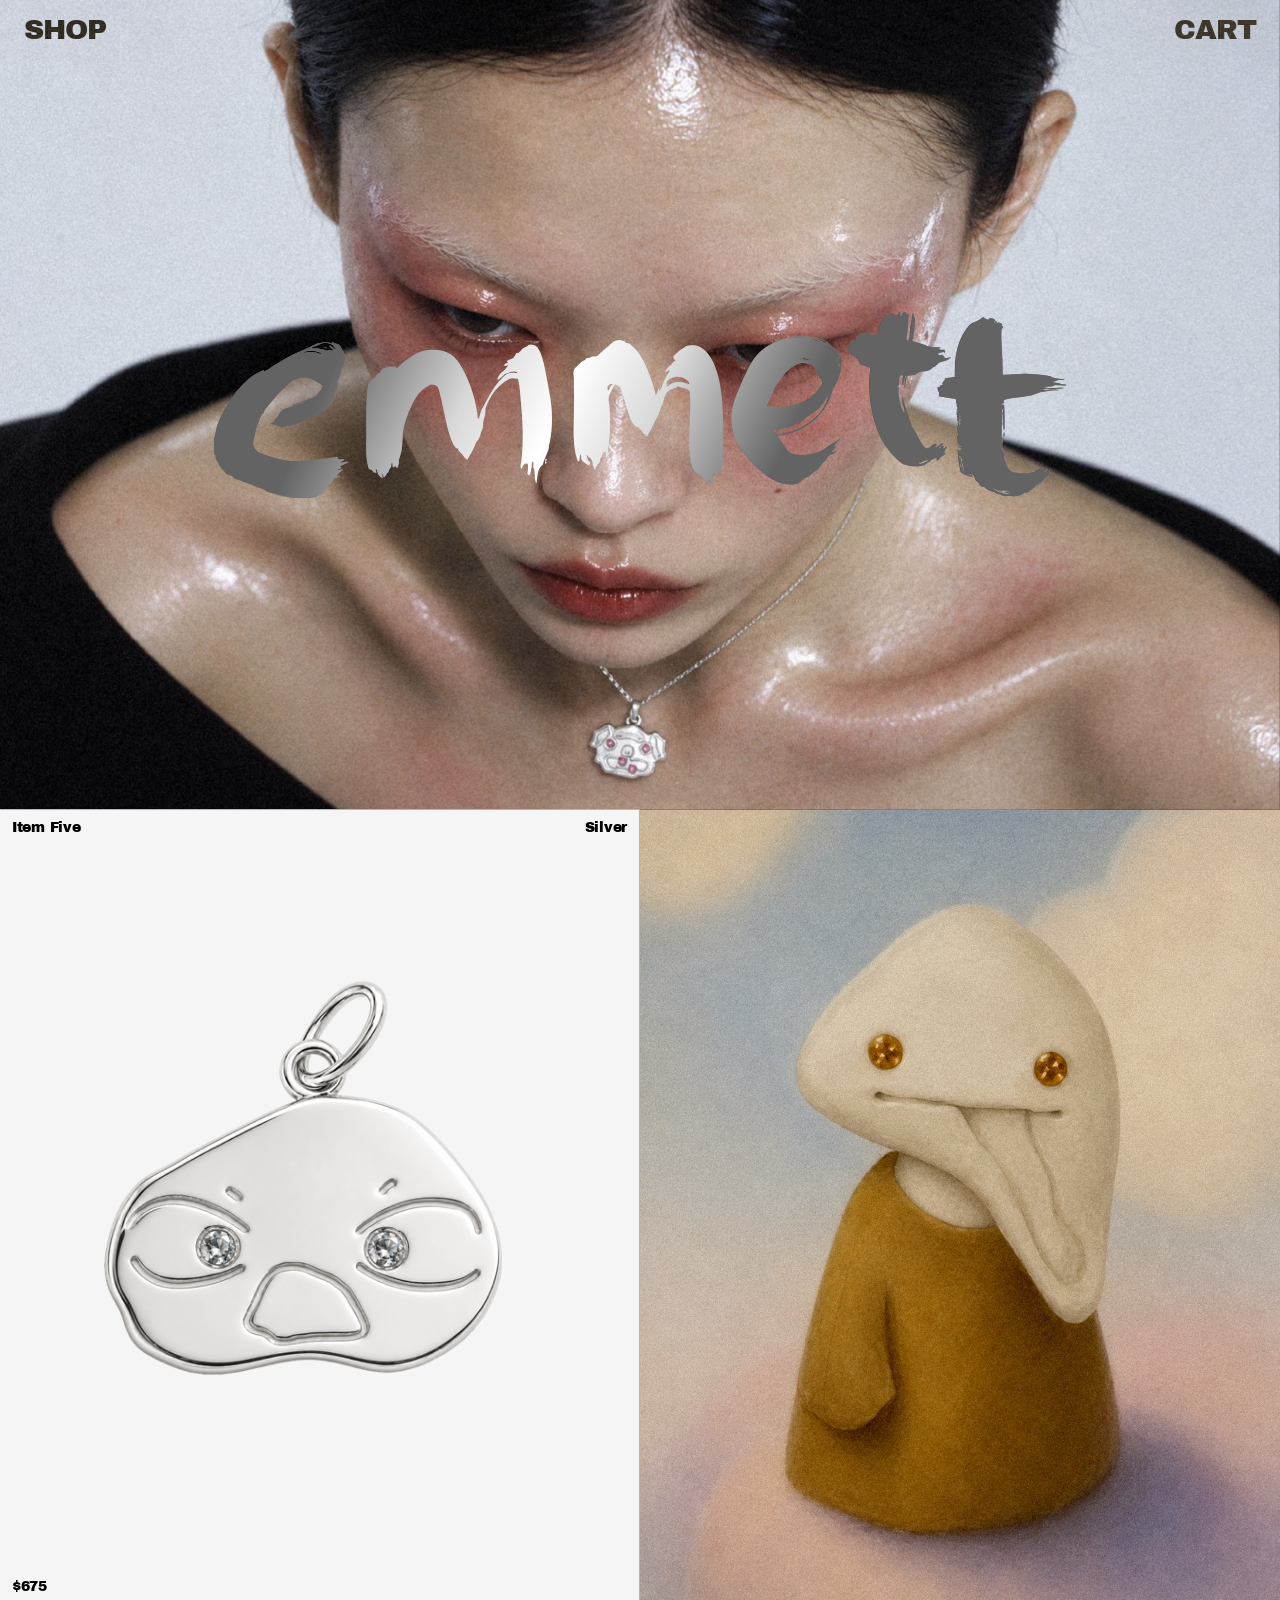
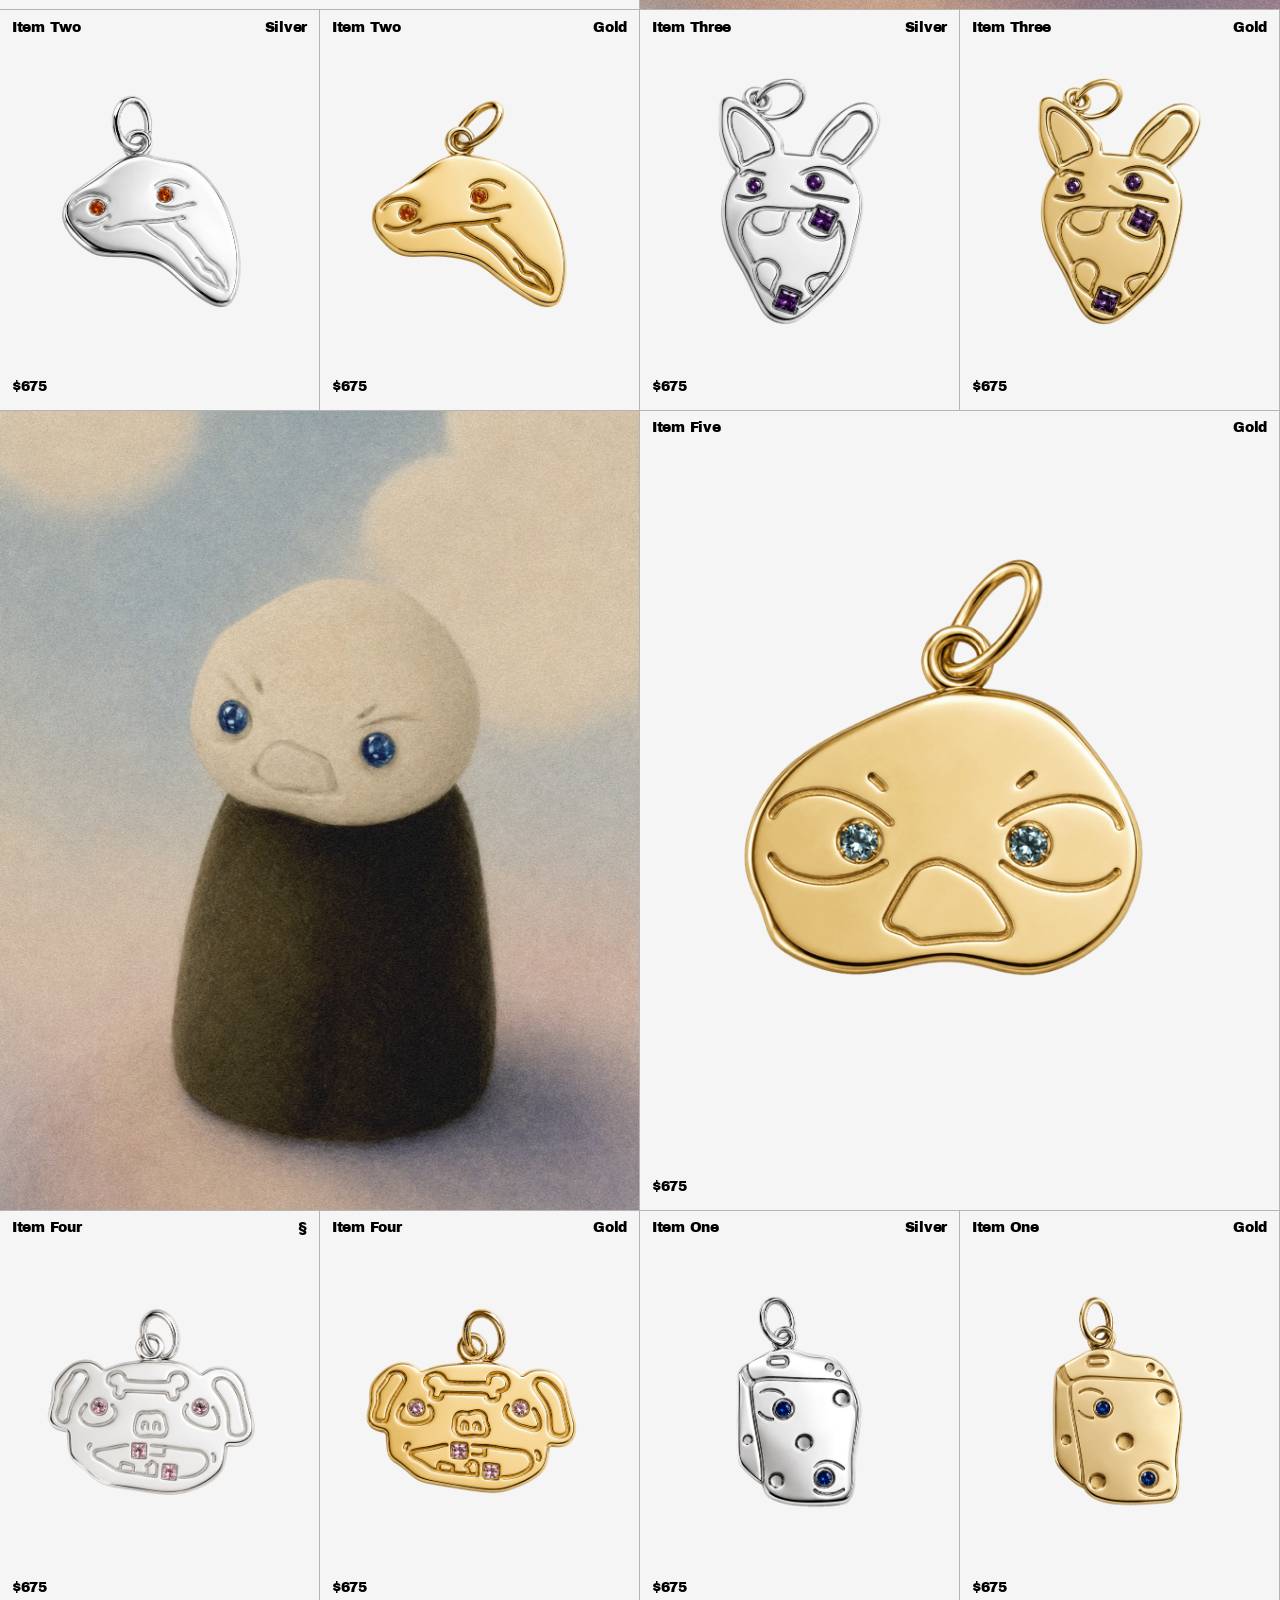
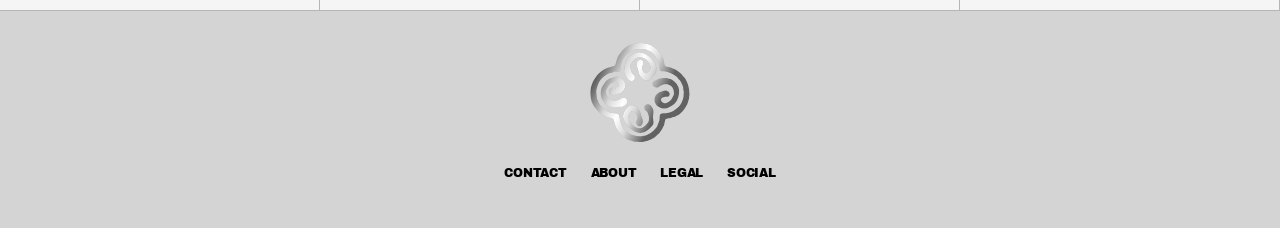
==== index.html @ 9c4328b1 "Clean up design tokens, finish-specific hover images, PDP layout tweaks Audited tokens.json's primit" ====
<!doctype html>
<html lang="en" data-theme="neutral">
<head>
<meta charset="utf-8">
<meta name="viewport" content="width=device-width, initial-scale=1">
<title>Emmett</title>
<link rel="icon" href="assets/svg/favicon.svg" type="image/svg+xml">
<link rel="preconnect" href="https://fonts.googleapis.com">
<link rel="preconnect" href="https://fonts.gstatic.com" crossorigin>
<link href="https://fonts.googleapis.com/css2?family=Archivo:wght@400;500&family=Archivo+Black&display=swap" rel="stylesheet">
<link rel="stylesheet" href="styles.css">
<link rel="stylesheet" href="theme-neutral.css">
<script src="nav-scroll.js" defer></script>
</head>
<body>

<header class="site-header" data-reveal-zone="400">
  <a href="plp.html" class="nav-link">Shop</a>
  <a href="#" class="nav-link" id="cartLink">Cart</a>
</header>

<!-- --nav-logo-fill overridden locally to a mid-gray: the neutral theme
     sets --color-accent-logo (and so --nav-logo-fill) to pure black, but
     the chrome shimmer below is a mix-blend-mode:overlay effect — overlay
     blended onto a black backdrop stays black, so the shimmer needs a
     lighter base to actually show. Same gray used in the components.html
     chrome draft. -->
<a href="index.html" class="hero-logo" id="heroLogo" aria-label="Emmett home" style="--nav-logo-fill:#9a9a9a;">
  <span class="hero-logo-svg" id="siteLogo"></span>
  <span class="liquid-metal liquid-metal--logo liquid-metal--chrome" aria-hidden="true"><span class="liquid-metal-spin"></span></span>
</a>

<section class="hero">
  <img class="hero-image is-active" src="assets/Emmett_Group_Splash-web.jpg" alt="Two silver pendant necklaces on a wet, icy surface.">
  <img class="hero-image" src="assets/Emmet%20hero.jpeg" alt="Close-up beauty portrait of a model wearing an Emmett pendant necklace.">
</section>

<main class="shop">
  <div class="product-grid" id="productGrid"></div>
</main>

<footer class="site-footer">
  <div class="footer-mark" aria-hidden="true">
    <span class="footer-mark-svg" id="footerMark"></span>
    <span class="liquid-metal liquid-metal--symbol liquid-metal--chrome" aria-hidden="true"><span class="liquid-metal-spin"></span></span>
  </div>
  <div class="footer-links">
    <a href="#" class="footer-link">Contact</a>
    <a href="#" class="footer-link">About</a>
    <a href="#" class="footer-link">Legal</a>
    <a href="#" class="footer-link">Social</a>
  </div>
</footer>

<div class="cart-overlay" id="cartOverlay"></div>
<aside class="cart-drawer" id="cartDrawer">
  <div class="cart-drawer-head">
    <span class="cart-title">Cart</span>
    <button class="cart-close" id="cartClose" aria-label="Close"><svg viewBox="0 0 16 16" aria-hidden="true"><path d="M1 1L15 15M15 1L1 15"/></svg></button>
  </div>
  <p class="cart-empty" id="cartEmpty">Your cart is empty.</p>
  <div class="cart-items" id="cartItems" style="display:none"></div>
  <div class="cart-summary" id="cartSummary" style="display:none">
    <span>Subtotal</span>
    <span id="cartSubtotal"></span>
  </div>
  <button type="button" class="cart-checkout-btn" id="cartCheckoutBtn" style="display:none">Checkout</button>
  <p class="cart-note">Demo storefront — checkout is not connected to any payment or order system.</p>
</aside>

<script src="products.js"></script>
<script src="cart-neutral.js"></script>
<script>
  // 2 spread (2-col) + 4 grid (4-col) + 2 spread (2-col) + 4 grid (4-col).
  const SECTIONS = [
    {
      type: "spread",
      cards: [
        { name: "Item Five", finish: "Silver", image: "assets/item-five-silver.png" },
        { name: "Item one", finish: "Silver", image: "assets/Tounge.jpg", lifestyle: true },
      ],
    },
    {
      type: "grid",
      cards: [
        { name: "Item Two", finish: "Silver", image: "assets/item-two-silver.png" },
        { name: "Item Two", finish: "Gold", image: "assets/item-two-gold.png" },
        { name: "Item Three", finish: "Silver", image: "assets/item-three-silver.png" },
        { name: "Item Three", finish: "Gold", image: "assets/item-three-gold.png" },
      ],
    },
    {
      type: "spread",
      cards: [
        { name: "Item one", finish: "Silver", image: "assets/character-art.jpg", lifestyle: true },
        { name: "Item Five", finish: "Gold", image: "assets/item-five-gold.png" },
      ],
    },
    {
      type: "grid",
      cards: [
        { name: "Item Four", finish: "§", image: "assets/item-four-silver.png" },
        { name: "Item Four", finish: "Gold", image: "assets/item-four-gold.png" },
        { name: "Item One", finish: "Silver", image: "assets/item-one-silver.png" },
        { name: "Item One", finish: "Gold", image: "assets/item-one-gold.png" },
      ],
    },
  ];

  function cardHTML(card, isSpread) {
    const item = card.name.replace(/^Item /i, "").toLowerCase();
    const finish = card.finish.toLowerCase() === "gold" ? "gold" : "silver";
    const href = `pdp.html?item=${item}&finish=${finish}`;
    const classes = ["product-card", isSpread && "span-2", card.lifestyle && "product-card--lifestyle"]
      .filter(Boolean)
      .join(" ");
    return `
      <a href="${href}" class="${classes}">
        <div class="card-media">
          <img src="${card.image}" alt="${card.name}, ${card.finish} finish">
          ${card.lifestyle ? "" : `<span class="card-media-hover-wrap"><img class="card-media-hover" src="assets/${finish === "gold" ? "Gold_dice" : "Silver_Tounge"}.jpg" alt="" aria-hidden="true"></span>`}
        </div>
        ${card.lifestyle ? "" : '<span class="card-shimmer" aria-hidden="true"></span>'}
        <div class="card-row card-row--top">
          <p class="card-name">${card.name}</p>
          <p class="card-finish">${card.finish}</p>
        </div>
        <div class="card-row card-row--bottom">
          <p class="card-price">$675</p>
        </div>
      </a>
    `;
  }

  // Inline the real brand SVGs so their internal fill (a CSS var referencing the
  // design tokens) resolves against this document's :root — an <img src="*.svg">
  // would render as an opaque image and couldn't see our custom properties.
  fetch("assets/svg/logo.svg").then((r) => r.text()).then((svg) => {
    document.getElementById("siteLogo").innerHTML = svg;
  });
  fetch("assets/svg/symbol.svg").then((r) => r.text()).then((svg) => {
    document.getElementById("footerMark").innerHTML = svg;
  });

  // Hero logo scroll animation: starts big (50vw, centered over the hero)
  // and shrinks/moves to the navbar's exact size/position over SCROLL_RANGE
  // px of scroll, then "sticks" there — the position:fixed element just
  // stops changing once progress clamps to 1, so nothing extra is needed
  // to hold it in place for the rest of the scroll. Unlike index.html, this
  // page does NOT also fade --nav-logo-fill on scroll — the grey-to-pink
  // fade doesn't fit a neutral theme, and would fight the static gray this
  // page sets so the chrome shimmer stays visible (see the inline style on
  // #heroLogo above).
  const heroLogo = document.getElementById("heroLogo");
  const SCROLL_RANGE = 400; // keep in sync with .site-header's data-reveal-zone above (nav-scroll.js) — that's a static HTML attribute rather than set from here, since nav-scroll.js runs as a deferred script and can execute before this inline one sets any value.

  function smallLogoWidth() {
    return window.matchMedia("(max-width: 768px)").matches ? 120 : 190;
  }

  // Mobile's start state now matches desktop's — columns 3–10 of 12,
  // vertically centered on the hero frame — just measured against
  // mobile's own hero height (75vh) instead of desktop's (90vh). Note:
  // .hero-logo's CSS applies translate(-50%, -50%), so the "top" value
  // this function computes is always the element's vertical CENTER, not
  // its top edge — half the hero's own height is that center, since the
  // hero starts at y:0.
  function updateHeroLogo() {
    const progress = Math.min(1, Math.max(0, window.scrollY / SCROLL_RANGE));
    const isMobile = window.matchMedia("(max-width: 768px)").matches;
    const heroHeightFraction = isMobile ? 0.75 : 0.9; // matches .hero's own height at each breakpoint
    const bigWidth = window.innerWidth * (8 / 12); // columns 3–10 of 12
    const bigTop = window.innerHeight * heroHeightFraction * 0.5;
    const smallWidth = smallLogoWidth();
    const smallTop = 30; // vertically centered in the 60px header

    heroLogo.style.width = `${bigWidth + (smallWidth - bigWidth) * progress}px`;
    heroLogo.style.top = `${bigTop + (smallTop - bigTop) * progress}px`;
  }

  window.addEventListener("scroll", updateHeroLogo, { passive: true });
  window.addEventListener("resize", updateHeroLogo);
  updateHeroLogo();

  // Hero image scale: the png grows from 100% to HERO_SCALE_MAX over its
  // own HERO_SCALE_RANGE, decoupled from the logo animation's SCROLL_RANGE
  // above (was tied to it, reaching full zoom in step with the logo) —
  // now longer, so the zoom progresses more slowly per pixel scrolled and
  // reaches full size later than the logo settles. .hero's overflow:hidden
  // clips the excess as it grows, no extra headroom/sizing tricks needed
  // the way the old translate-based parallax this replaces did.
  const heroImages = document.querySelectorAll(".hero img"); // was a single querySelector — now two images (the crossfade carousel below), both zoom together
  const HERO_SCALE_MAX = 1.5;
  const HERO_SCALE_RANGE = 800; // was tied to SCROLL_RANGE (400) — doubled to slow the zoom down

  function updateHeroScale() {
    const progress = Math.min(1, Math.max(0, window.scrollY / HERO_SCALE_RANGE));
    const scale = 1 + (HERO_SCALE_MAX - 1) * progress;
    heroImages.forEach((img) => {
      img.style.transform = `scale(${scale})`;
    });
  }

  window.addEventListener("scroll", updateHeroScale, { passive: true });
  window.addEventListener("resize", updateHeroScale);
  updateHeroScale();

  // Hero carousel: crosses over to the next image every 3000ms — the fade
  // itself is a plain CSS opacity transition (.hero img, 1s) triggered by
  // toggling .is-active, not a JS-driven animation, so this interval only
  // needs to swap which image has the class.
  let heroIndex = 0;
  setInterval(() => {
    heroImages[heroIndex].classList.remove("is-active");
    heroIndex = (heroIndex + 1) % heroImages.length;
    heroImages[heroIndex].classList.add("is-active");
  }, 3000);

  const grid = document.getElementById("productGrid");
  grid.innerHTML = SECTIONS.map((section) => {
    const isSpread = section.type === "spread";
    return section.cards.map((c) => cardHTML(c, isSpread)).join("");
  }).join("");
</script>
</body>
</html>
---- styles.css ----
/* Emmett — Home page. Desktop breakpoint only.
   All visual values come from tokens.css (generated from tokens.json / Figma variables).
   Do not hardcode colors, type, spacing, or radii here — reference a var(--token) instead. */

@import url("tokens.css");

/* Hand-authored, not a Figma/tokens.json value — a layout constant so
   .site-header's own height and any page that needs to clear it (it's
   position:fixed) stay in sync from one source instead of two hardcoded
   60px values drifting apart. */
:root {
  --header-height: 60px;
}

* { box-sizing: border-box; }

html, body {
  margin: 0;
  padding: 0;
  width: 100%;
}

body {
  background: var(--color-surface-page);
  font-family: var(--font-family-text), sans-serif;
  -webkit-font-smoothing: antialiased;
}

img { display: block; max-width: 100%; }

a { color: inherit; text-decoration: none; }

/* ---------- Header (overlaid on hero, transparent) ---------- */

.site-header {
  position: fixed;
  top: 0;
  left: 0;
  right: 0;
  z-index: 20;
  display: flex;
  align-items: center;
  justify-content: space-between;
  padding: var(--space-200) var(--space-500);
  min-height: var(--header-height);
}

.nav-link {
  font-family: var(--nav-font-family), sans-serif;
  font-size: var(--nav-font-size);
  letter-spacing: var(--nav-tracking);
  color: var(--nav-text-color);
  text-transform: uppercase;
  background: none;
  border: none;
  line-height: 1;
  transition: opacity 0.25s ease, transform 0.25s ease;
}

/* Logo stays fixed and always visible; only Shop/Cart hide on scroll-down
   and reappear on scroll-up (toggled via nav-scroll.js). */
.site-header.nav-links-hidden .nav-link {
  opacity: 0;
  transform: translateY(-8px);
  pointer-events: none;
}

.site-logo {
  position: absolute;
  left: 50%;
  top: 50%;
  transform: translate(-50%, -50%);
  display: block;
  width: 190px;
}

.site-logo svg {
  display: block;
  width: 100%;
  height: auto;
}

/* Regular index only — the logo starts large, centered over columns 4–9 of
   the hero (50vw), and index.html's own script animates it down to the
   navbar's exact size/position as the page scrolls, then leaves it there
   ("sticks") since position:fixed + clamped JS values naturally stop
   changing once the scroll animation completes. Replaces .site-logo for
   this page only — other pages keep the plain static nav logo. Width/top
   below are just sane pre-JS defaults matching the resting (scroll:0)
   state; the script overwrites them on load and on every scroll/resize. */
.hero-logo {
  position: fixed;
  left: 50%;
  top: 45vh;
  transform: translate(-50%, -50%);
  width: 50vw;
  z-index: 21;
  display: block; /* was a <div>, now an <a> linking back to Index — block keeps its fixed-position sizing/layout identical */
}

.hero-logo-svg {
  display: block;
  width: 100%;
  height: auto;
}

.hero-logo-svg svg {
  display: block;
  width: 100%;
  height: auto;
}

/* ---------- Hero ---------- */

.hero {
  position: relative;
  width: 100%;
  height: 90vh; /* was aspect-ratio-based (1599/997, matching the source image exactly) — 90vh instead so the next section peeks in below the fold as a scroll cue */
  background: var(--color-surface-inverse);
  overflow: hidden;
}

.hero img {
  position: absolute;
  inset: 0;
  width: 100%;
  height: 100%;
  object-fit: cover;
  transform-origin: center center; /* scroll-driven scale-up (index.html's updateHeroScale) grows from the center; .hero's overflow:hidden clips the excess */
  will-change: transform, opacity;
  opacity: 0;
  transition: opacity 1s ease; /* the crossfade itself — index.html's carousel toggles .is-active every 3000ms, this is what makes that a smooth fade instead of a hard cut */
}

.hero img.is-active {
  opacity: 1;
}

/* ---------- Shop grid ---------- */

.shop {
  width: 100%;
}

/* PLP only — .site-header is position:fixed (always overlaying page
   content — see its own rule above). index.html's .shop sits below the
   hero, which already clears the header on its own, but plp.html's grid is
   the first thing on the page with no such buffer, so it needs real top
   padding to clear the header itself — tied to --header-height (same var
   .site-header's own min-height uses) rather than a hardcoded 60px, so the
   two can't drift out of sync. */
.shop--plp {
  padding-top: calc(var(--header-height) + var(--space-500));
}

.product-grid {
  display: grid;
  grid-template-columns: repeat(4, 1fr);
  width: 100%;
}

.product-card {
  position: relative;
  display: flex;
  flex-direction: column;
  justify-content: space-between;
  aspect-ratio: 4 / 5;
  background: var(--card-bg);
  border: var(--card-border-width) solid var(--card-border-color);
  box-sizing: border-box;
  overflow: hidden;
  margin-left: calc(var(--card-border-width) * -1);
  margin-top: calc(var(--card-border-width) * -1);
}

.product-card.span-2 {
  grid-column: span 2;
}

/* PLP mosaic (Figma node 95:146) — a 2x2 "feature" cell for the two
   larger Item Five cards. Doubling both axes keeps the 4:5 aspect-ratio
   unchanged, so plain CSS Grid auto-placement (sparse, the default) lays
   the whole mosaic out correctly on its own from DOM order alone — no
   explicit grid-line coordinates needed, same as .span-2 above. */
.product-card--feature {
  grid-column: span 2;
  grid-row: span 2;
}

/* Lifestyle variant — editorial/lifestyle photography instead of a plain
   product pack shot. No border (the photo runs to the card edge); name/
   finish/price/button stay hidden always, not just until hover — these
   cards are pure image tiles, click-through to the PDP for details. */
.product-card--lifestyle {
  border: none;
  margin-left: 0;
  margin-top: 0;
}

.product-card--lifestyle .card-row {
  opacity: 0;
  pointer-events: none;
}

.card-media {
  position: absolute;
  inset: 0;
  z-index: 0;
}

.card-media img {
  width: 100%;
  height: 100%;
  object-fit: cover;
}

/* Regular Index/PLP, desktop only — crosses over to a lifestyle/model photo
   on hover instead of the plain pack-shot (one shared shot per finish, set
   in index.html/plp.html's cardHTML()). Sits in normal DOM order right
   after the pack-shot img, so it paints on top within .card-media's own
   stacking context without needing z-index.

   .card-media-hover-wrap is a plain positioning/clipping box; the actual
   <img class="card-media-hover"> lives inside it. Split into two elements
   specifically so the zoom rule below can transform:scale() the img alone
   — the wrap's own overflow:hidden then clips that scaled image to the
   wrap's UNSCALED box. Without this split, a transform on the img directly
   still gets visually clipped fine on desktop (.product-card's own
   overflow:hidden catches it), but on the mobile swipe carousel further
   down .card-media's overflow-x:auto counts the scaled image's ink
   overflow as real scrollable content, adding dead space past the last
   slide — verified via scrollWidth (466px instead of the expected 374px
   for two 187px slides) before this wrap was introduced. */
.card-media-hover-wrap {
  position: absolute;
  inset: 0;
  overflow: hidden;
  opacity: 0;
  transition: opacity 0.3s ease;
}

/* Inherits width/height/object-fit:cover from .card-media img above — cover
   crops automatically to fill the wrap's 4:5 frame no matter the source
   image's own aspect ratio, centered by default. To pick which part of the
   image survives that crop, set --card-media-hover-position inline on the
   specific <img class="card-media-hover">, e.g.
   style="--card-media-hover-position: top" or "20% 0%" (any object-position
   value) — no CSS edit needed per image. */
.card-media-hover {
  display: block;
  object-position: var(--card-media-hover-position, center);
}

/* "Small" ProductCards only — excludes Index's wider .span-2 spread cards
   and PLP's 2x2 .product-card--feature mosaic cards. Zooms the hover image
   in 2x, anchored to the bottom edge (transform-origin) so the extra scale
   grows upward and crops away more of the top instead of cropping evenly
   from the center. Same rule (no media query) covers both the desktop
   hover crossfade and the mobile swipe-carousel slide further down. */
.product-card:not(.span-2):not(.product-card--feature) .card-media-hover {
  transform: scale(2);
  transform-origin: 50% 100%;
}

@media (min-width: 769px) {
  .product-card:hover .card-media-hover-wrap {
    opacity: 1;
  }
}

/* Mobile only — dot indicators for the swipeable pack-shot/lifestyle
   carousel (see the (max-width: 768px) rules further down). Same look as
   .pdp-gallery-dots, but positioned bottom-right within the card itself
   rather than bottom-center of a full-width gallery, since a ProductCard's
   own name/finish/price row already occupies the bottom edge. Hidden by
   default — only shown on mobile, where the swap from a single image to a
   two-image carousel actually happens. */
.card-media-dots {
  display: none;
}

.card-media-dots span {
  width: 6px;
  height: 6px;
  border-radius: var(--radius-full);
  background: var(--carousel-dot-inactive);
}

.card-media-dots span.is-active {
  background: var(--carousel-dot-active);
}

/* The shimmer below is desktop-only (dropped on mobile rather than
   converted) — touch devices don't have a real hover state, and some
   mobile browsers apply :hover on tap, which would trigger it as an
   unintended side effect of the very tap that navigates to the PDP. The
   lifestyle crossfade above is also desktop-only for the same reason, but
   is converted rather than dropped on mobile — see the (max-width: 768px)
   rules further down, which turn it into a swipeable carousel instead. */

/* Regular Index only — a hover-triggered shimmer over the card's image,
   same recipe as .liquid-metal/.liquid-metal-spin (multi-radial-gradient
   blobs drifting via background-position, blended with mix-blend-mode:
   overlay so it reads on top of an opaque photo) but as its own element:
   that one is a permanent ambient effect on the logo/swatches, this one
   plays once per hover and fades itself back out — the image must end up
   unaffected, not left tinted by a frozen last frame, even if the pointer
   stays put well past the animation's own duration. z-index:1 (tied with
   .card-row) but earlier in the DOM, so the name/finish/price text still
   paints on top of it. */
.card-shimmer {
  position: absolute;
  inset: 0;
  z-index: 1;
  overflow: hidden;
  mix-blend-mode: overlay;
  pointer-events: none;
}

.card-shimmer::after {
  content: "";
  position: absolute;
  inset: 0;
  background:
    radial-gradient(circle at 30% 35%, rgba(255, 255, 255, 0.95) 0%, transparent 30%),
    radial-gradient(circle at 68% 62%, rgba(255, 255, 255, 0.55) 0%, transparent 26%),
    radial-gradient(circle at 45% 80%, rgba(0, 0, 0, 0.28) 0%, transparent 34%);
  background-size: 220% 220%;
  background-repeat: no-repeat;
  opacity: 0;
}

@media (min-width: 769px) {
  .product-card:hover .card-shimmer::after {
    animation: card-shimmer-drift 0.5s ease-in-out 1 forwards; /* was 1s — half the duration, same keyframe shape; plays once per hover, and still fades opacity back to 0 at the end so re-hovering starts from a clean, unaffected image */
  }
}

@keyframes card-shimmer-drift {
  0%   { opacity: 0; background-position: 10% 20%, 90% 80%, 50% 100%; }
  15%  { opacity: 0.75; }
  85%  { opacity: 0.75; }
  100% { opacity: 0; background-position: 90% 70%, 20% 30%, 70% 20%; }
}

@media (prefers-reduced-motion: reduce) {
  .card-shimmer::after {
    animation: none;
  }
}

.card-row {
  position: relative;
  z-index: 1;
  display: flex;
  align-items: center;
  justify-content: space-between;
  padding: 0 var(--card-padding-x);
}

.card-row--top {
  padding-top: var(--space-150);
  height: 24px;
}

.card-row--bottom {
  padding-bottom: var(--space-200);
  height: 34px;
}

.card-name,
.card-finish,
.card-price {
  font-family: var(--nav-font-family), sans-serif;
  font-size: var(--price-font-size);
  letter-spacing: var(--font-tracking-product);
  color: var(--card-text-color);
  white-space: nowrap;
  margin: 0;
}

.btn-bag {
  display: inline-flex;
  align-items: center;
  height: 22px;
  padding: var(--button-padding-y) var(--button-padding-x);
  background: var(--button-bg-default);
  color: var(--button-text-default);
  border-radius: var(--button-radius);
  font-family: var(--button-font-family), sans-serif;
  font-size: var(--button-font-size);
  letter-spacing: var(--font-tracking-product);
  white-space: nowrap;
  border: none;
}

.btn-bag:hover {
  background: var(--button-bg-hover);
}

/* Large size — PDP. Was matched to the real Figma button (node 11:1362/
   11:1366: horizontal padding scaled up but vertical padding/tracking
   reused the compact values, font-size jumped to the nav scale). Now
   deliberately changed to match .cart-checkout-btn's proportions instead —
   see the button.padding-y-large/font-size-large/tracking-large token
   descriptions in tokens.json for the Figma delta this creates. */
.btn-bag--large {
  height: auto;
  padding: var(--button-padding-y-large) var(--button-padding-x-large);
  font-size: var(--button-font-size-large);
  letter-spacing: var(--button-tracking-large);
}

/* Product Card hover — all card text (name, finish, price) shares one
   component-tier color token, card.text-color(-hover), rather than price
   having its own separate token for a color it never actually diverges on. */
.product-card:hover .card-name,
.product-card:hover .card-finish,
.product-card:hover .card-price {
  color: var(--card-text-color-hover);
}

/* ---------- Ticker (promo marquee) ---------- */

.ticker {
  position: relative;
  grid-column: 1 / -1;
  width: 100%;
  height: 42px;
  background: var(--ticker-bg);
  overflow: hidden;
  display: flex;
  align-items: center;
}

.ticker-track {
  display: flex;
  align-items: center;
  gap: var(--space-500);
  white-space: nowrap;
  animation: ticker-scroll 27.5s linear infinite; /* was 22s — slowed by 25% */
  padding-left: var(--space-500);
}

.ticker-track span {
  font-family: var(--nav-font-family), sans-serif;
  font-size: var(--nav-font-size);
  letter-spacing: var(--nav-tracking);
  color: var(--ticker-text-color);
  text-transform: uppercase;
}

@keyframes ticker-scroll {
  from { transform: translateX(0); }
  to { transform: translateX(-50%); }
}

/* ---------- Footer ---------- */

.site-footer {
  width: 100%;
  background: var(--footer-bg);
  display: flex;
  flex-direction: column;
  align-items: center;
}

.footer-mark {
  position: relative;
  width: 100px;
  height: 99px;
  margin: var(--space-600) 0 var(--space-500); /* bottom gap to .footer-links was --space-300 (16px), too tight against the symbol */
}

.footer-mark-svg,
.footer-mark svg {
  display: block;
  width: 100%;
  height: 100%;
}

/* ---------- Liquid metal ambient shimmer ----------
   Several soft highlight/shadow blobs drifting independently (background-
   position, not a rotation transform) masked to the exact glyph/symbol
   shape — reads as light wandering unpredictably across liquid metal,
   rather than one beam spinning around a fixed center. Irregular keyframe
   spacing (0/22/41/63/85%) means each leg of the drift takes a different
   amount of time, avoiding a mechanical, evenly-paced loop. */

.liquid-metal {
  position: absolute;
  inset: 0;
  overflow: hidden;
  mix-blend-mode: overlay;
  pointer-events: none;
}

.liquid-metal--logo {
  -webkit-mask-image: url("assets/svg/logo-mask.svg");
  mask-image: url("assets/svg/logo-mask.svg");
}

.liquid-metal--symbol {
  -webkit-mask-image: url("assets/svg/symbol-mask.svg");
  mask-image: url("assets/svg/symbol-mask.svg");
}

.liquid-metal--logo,
.liquid-metal--symbol {
  -webkit-mask-size: 100% 100%;
  mask-size: 100% 100%;
  -webkit-mask-repeat: no-repeat;
  mask-repeat: no-repeat;
  -webkit-mask-position: center;
  mask-position: center;
}

.liquid-metal-spin {
  position: absolute;
  inset: 0;
  background:
    radial-gradient(circle at 30% 35%, rgba(255, 255, 255, 0.95) 0%, transparent 30%),
    radial-gradient(circle at 68% 62%, rgba(255, 255, 255, 0.55) 0%, transparent 26%),
    radial-gradient(circle at 45% 80%, rgba(0, 0, 0, 0.28) 0%, transparent 34%);
  background-size: 220% 220%;
  background-repeat: no-repeat;
  animation: liquid-metal-drift 8s ease-in-out infinite; /* was 12s — 50% faster */
  will-change: background-position;
}

/* Different duration + a negative delay (starts partway into its own
   cycle) so the symbol's shimmer never moves in lockstep with the logo's. */
.liquid-metal--symbol .liquid-metal-spin {
  animation-duration: 10s; /* was 15s — 50% faster */
  animation-delay: -4s;
}

@keyframes liquid-metal-drift {
  0%   { background-position: 10% 20%, 90% 80%, 50% 100%; }
  22%  { background-position: 70% 10%, 20% 60%, 85% 30%; }
  41%  { background-position: 90% 70%, 60% 15%, 10% 55%; }
  63%  { background-position: 30% 90%, 80% 40%, 60% 10%; }
  85%  { background-position: 15% 45%, 40% 85%, 90% 65%; }
  100% { background-position: 10% 20%, 90% 80%, 50% 100%; }
}

@media (prefers-reduced-motion: reduce) {
  .liquid-metal-spin {
    animation: none;
  }
}

/* ---------- Liquid metal — chrome variant (draft) ----------
   Draft alternative to the organic drift above — components.html only for
   now, not wired into any real page. Reads as polished metal rather than
   liquid: a neutral gray base (the class alone can't turn the pink logo
   fill metallic, so the demo wrapper overrides --nav-logo-fill inline —
   see components.html) plus a hard-edged banded gradient sweeping in one
   direction on a loop, like a specular highlight sliding across a metal
   surface, instead of soft blobs wandering. Same mask/overlay scaffolding
   (.liquid-metal, .liquid-metal--logo) as the original — only
   .liquid-metal-spin's own background/animation is swapped out. */
.liquid-metal--chrome .liquid-metal-spin {
  background: repeating-linear-gradient(
    115deg,
    #3a3a3a 0%,
    #3a3a3a 6%,
    #cfcfcf 12%,
    #ffffff 16%,
    #cfcfcf 20%,
    #3a3a3a 26%,
    #3a3a3a 40%
  );
  background-size: 260% 260%;
  animation: chrome-sweep 2.5s linear infinite;
}

@keyframes chrome-sweep {
  0%   { background-position: 0% 0%; }
  100% { background-position: 100% 100%; }
}

@media (prefers-reduced-motion: reduce) {
  .liquid-metal--chrome .liquid-metal-spin {
    animation: none;
  }
}

/* ---------- Liquid metal — liquid variant (draft) ----------
   Draft alternative to both the organic drift and chrome above —
   components.html only for now. The other two never actually merge their
   highlights: drift's blobs stay independent, chrome is a rigid banded
   sweep. This one leans on the classic "gooey blob" trick — a heavy blur
   immediately followed by a steep contrast boost — which pinches soft
   blurred circles into a single blob as they drift close, then splits
   them cleanly apart again, reading as droplets of mercury merging and
   separating rather than light wandering over a fixed surface. Same
   neutral-gray-fill reasoning as chrome (see components.html) so the
   result reads as liquid metal, not a pink-tinted blend. Same mask/
   overlay scaffolding as both — only .liquid-metal-spin's own background/
   animation/filter changes. */
.liquid-metal--liquid .liquid-metal-spin {
  background:
    radial-gradient(circle, rgba(255, 255, 255, 1) 0%, transparent 55%),
    radial-gradient(circle, rgba(255, 255, 255, 0.9) 0%, transparent 55%),
    radial-gradient(circle, rgba(0, 0, 0, 0.5) 0%, transparent 55%);
  background-size: 60% 60%;
  background-repeat: no-repeat;
  filter: blur(5px) contrast(18);
  animation: liquid-merge 7s ease-in-out infinite;
}

@keyframes liquid-merge {
  0%   { background-position: 10% 30%, 75% 65%, 45% 85%; }
  20%  { background-position: 55% 20%, 35% 55%, 80% 40%; }
  40%  { background-position: 75% 60%, 55% 15%, 15% 55%; }
  60%  { background-position: 30% 75%, 70% 35%, 55% 10%; }
  80%  { background-position: 15% 45%, 45% 80%, 75% 65%; }
  100% { background-position: 10% 30%, 75% 65%, 45% 85%; }
}

@media (prefers-reduced-motion: reduce) {
  .liquid-metal--liquid .liquid-metal-spin {
    animation: none;
  }
}

.footer-links {
  display: flex;
  align-items: center;
  gap: var(--footer-gap);
  padding-bottom: var(--space-800);
}

.footer-link {
  font-family: var(--nav-font-family), sans-serif;
  font-size: var(--footer-link-font-size);
  letter-spacing: var(--font-tracking-footer-link);
  color: var(--footer-link-color);
  text-transform: uppercase;
  background: none;
  border: none;
}

/* ==========================================================================
   PDP — desktop only. The header is the same transparent overlay used on
   Home (only one nav variant, site-wide). The gallery is normal document
   flow — its two stacked images are what give the page real height, and the
   actual page scrolls to reveal them (no isolated inner-scroll container).
   The details column is pinned to the viewport (position: fixed) instead,
   so it stays in place the whole time regardless of how far the page has
   scrolled.
   ========================================================================== */

.pdp {
  display: flex;
}

.pdp-gallery-frame {
  width: 50%;
  position: relative; /* positioning context for .pdp-gallery-dots on mobile — harmless here since the dots are display:none on desktop */
}

.pdp-gallery {
  width: 100%;
  background: var(--color-surface-inverse); /* was the raw --color-navy-900 primitive — same value in every existing theme, but bypassed the neutral theme's override since that only touches the semantic tier */
}

.pdp-gallery img {
  display: block;
  width: 100%;
  height: auto;
}

/* Carousel dot indicators — only relevant/shown on mobile (see media query).
   Hidden on desktop, where the gallery is a vertical stacked scroll, not a
   swipeable carousel. */
.pdp-gallery-dots {
  display: none;
}

.pdp-gallery-dots span {
  width: 6px;
  height: 6px;
  border-radius: var(--radius-full);
  background: var(--carousel-dot-inactive); /* was --color-navy-200 direct, itself standing in for --color-navy-900-a50 */
}

.pdp-gallery-dots span.is-active {
  background: var(--carousel-dot-active);
}

.pdp-details {
  position: fixed;
  top: 0;
  right: calc(100% / 12); /* columns 8–11 of 12 — leaves column 12 as a right margin instead of sitting flush against the viewport edge */
  width: calc(100% * 4 / 12); /* 4 columns wide (8 through 11 inclusive) */
  height: 100vh;
  overflow-y: auto; /* safety net if content ever exceeds viewport height, not the primary scroll mechanism */
  display: flex;
  flex-direction: column;
  justify-content: center; /* per the real Figma PDP: the info block sits exactly vertically centered in the panel (measured 471.9px top offset in a 1141px-tall panel — precisely (1141-197)/2), not top-pinned */
}

.pdp-top-row {
  display: flex;
  align-items: center; /* was baseline — misaligned against the color picker's pill, whose box height varies by selection state, not by a shared text baseline */
  justify-content: space-between;
  gap: var(--space-300);
  margin-bottom: var(--space-300);
}

.pdp-name {
  font-family: var(--nav-font-family), sans-serif;
  font-size: var(--font-size-product); /* was a hardcoded 20px guess made before the real PDP existed in Figma — the actual node is bound to font/size/200 (14px), same size as price/card text, not font/size/500 (28px, nav's size) */
  letter-spacing: var(--font-tracking-product);
  color: var(--card-text-color);
  margin: 0;
}

/* Color Picker — redesigned in Figma (node 23:9, not yet ported back to a
   real Figma component). Both swatches sit bare side by side; the selected
   one gets a circular ring (reusing Button's own border/radius/padding
   tokens), and a single label to the right names the current finish. */

.color-picker-swatches {
  display: inline-flex;
  align-items: center;
  gap: var(--space-200);
}

.color-picker-swatch-wrap {
  display: inline-flex;
  padding: var(--space-050); /* gap between the swatch circle and its selection ring — tightened from --button-padding-x per explicit request */
  border-radius: var(--radius-full);
  border: var(--border-width-default) solid transparent;
  background: none;
  cursor: pointer;
}

.color-picker-swatch-wrap.is-selected {
  border-color: var(--color-border-subtle);
}

.color-picker-swatch {
  display: block;
  position: relative;
  width: 24px;
  height: 24px;
  border-radius: 50%;
  overflow: hidden; /* clips the .liquid-metal shimmer to this circle — no mask-image needed like the logo/symbol, since the shape here is just a circle */
}

.color-picker-swatch[data-finish="gold"] {
  background: var(--picker-swatch-fill-gold);
}

.color-picker-swatch[data-finish="silver"] {
  background: var(--picker-swatch-fill-silver);
}

.color-picker-label {
  font-family: var(--nav-font-family), sans-serif;
  font-size: var(--price-font-size);
  letter-spacing: var(--font-tracking-product);
  color: var(--card-text-color);
  white-space: nowrap;
}

.pdp-description {
  font-family: var(--font-family-text), sans-serif;
  font-size: var(--font-size-product); /* was a hardcoded 14px */
  line-height: 1.6;
  color: var(--card-text-color);
  opacity: 0.85;
  margin: 0 0 var(--space-500);
}

.pdp-bottom-row {
  display: flex;
  align-items: center;
  justify-content: space-between; /* price left, button right — matches the product card's bottom row (Figma node 11:1358 confirms the real PDP uses the same pattern) */
  gap: var(--space-300);
}

.pdp-price {
  font-family: var(--nav-font-family), sans-serif;
  font-size: var(--font-size-product); /* was a hardcoded 16px guess — the real node (11:1360) is bound to font/size/200 (14px), same as the product name */
  letter-spacing: var(--font-tracking-product);
  color: var(--card-text-color);
  margin: 0;
}

.pdp-sku {
  font-family: var(--font-family-text), sans-serif;
  font-size: var(--font-size-footer-link); /* was a hardcoded 12px */
  color: var(--card-text-color);
  opacity: 0.45;
  margin-top: var(--space-600);
}

/* PDP Details/Shipping accordions — sit where the bare SKU line used to,
   replacing its own margin-top with the group's border-top so the SKU
   text (now inside "Details") doesn't need that spacing itself. Simple
   single-open-or-not disclosure, no exclusivity between the two. */
.pdp-accordions {
  margin: calc(var(--space-600) + var(--space-300)) 0 var(--space-600); /* was margin-top only (--space-600), no bottom margin */
  border-top: var(--card-border-width) solid var(--card-border-color);
}

.pdp-accordion {
  border-bottom: var(--card-border-width) solid var(--card-border-color);
}

.pdp-accordion-trigger {
  display: flex;
  align-items: center;
  justify-content: space-between;
  width: 100%;
  padding: var(--space-300) var(--space-150) var(--space-300) 0; /* right padding indents the +/- icon off the panel's edge */
  background: none;
  border: none;
  cursor: pointer;
  font-family: var(--font-family-body), sans-serif;
  font-size: var(--font-size-product);
  letter-spacing: var(--font-tracking-product);
  color: var(--card-text-color);
}

/* Plain "+" that flattens to "−" on open — two bars, the vertical one
   scales away instead of a rotating cross, so it doesn't imply the
   dismiss/close action a rotated X reads as (see .cart-close's own X). */
.pdp-accordion-icon {
  position: relative;
  width: 12px;
  height: 12px;
  flex-shrink: 0;
}

.pdp-accordion-icon::before,
.pdp-accordion-icon::after {
  content: "";
  position: absolute;
  background: var(--card-text-color);
  transition: transform 0.2s ease;
}

.pdp-accordion-icon::before {
  top: 50%;
  left: 0;
  width: 100%;
  height: var(--border-width-default);
  transform: translateY(-50%);
}

.pdp-accordion-icon::after {
  left: 50%;
  top: 0;
  height: 100%;
  width: var(--border-width-default);
  transform: translateX(-50%);
}

.pdp-accordion.is-open .pdp-accordion-icon::after {
  transform: translateX(-50%) scaleY(0);
}

.pdp-accordion-panel {
  overflow: hidden;
  max-height: 0;
  transition: max-height 0.3s ease;
}

.pdp-accordion.is-open .pdp-accordion-panel {
  max-height: 240px; /* generous cap — real content (SKU line, a sentence of shipping copy) never gets close to clipping */
}

.pdp-accordion-panel-inner {
  padding-bottom: var(--space-300);
}

.pdp-accordion-panel-inner .pdp-sku {
  margin-top: 0; /* was spacing itself off .pdp-bottom-row; now it's just the first thing in the panel */
}

.pdp-accordion-text {
  font-family: var(--font-family-text), sans-serif;
  font-size: var(--font-size-footer-link);
  line-height: 1.6;
  color: var(--card-text-color);
  opacity: 0.85;
  margin: 0;
}

/* ==========================================================================
   PDP Branch — experimental variant (Figma node 37:10, "PDP branch"). One
   continuous full-width image column (single page scroll, no split gallery/
   details columns); the product info card floats on top of it as a sticky
   "liquid glass" panel. That glass treatment is a deliberate departure from
   the literal Figma frame (node 37:17 there just uses the plain opaque
   card/bg fill) per explicit instruction — so the blur/opacity/radius/shadow
   values below are new, bespoke to this variant, and intentionally NOT
   ported into tokens.json, since there's no real Figma variable behind
   "glass" to mirror. Everything inside the card (name, description, price,
   button, color picker) reuses the exact same classes/tokens as the main
   PDP — only the card's own container styling changes.
   ========================================================================== */

/* Positioning context for the sticky card overlay below — spans the hero
   image AND the additional-images row combined, so the card keeps sticking
   through both sections and only releases once the footer (its next
   sibling, outside this wrapper) begins. */
.pdp-branch-scroll {
  position: relative;
}

/* 12-column underlying grid — the product (pack-shot) image is centered
   in a 6-column span (columns 4–9) instead of running full-bleed; the
   lifestyle image below it stays full-width (spans all 12). */
.pdp-branch-gallery {
  background: var(--color-surface-inverse); /* was --color-navy-900 direct — same bug .pdp-gallery had before its own fix */
  display: grid;
  grid-template-columns: repeat(12, 1fr);
}

.pdp-branch-gallery img {
  display: block;
  width: 100%;
  height: auto;
  grid-column: 1 / -1;
}

#pdpBranchMainImage {
  grid-column: 4 / 10; /* columns 4–9 inclusive: 6 of 12, centered */
}

/* Absolutely-positioned overlay sized via inset:0 against .pdp-branch-scroll
   (hero image + additional-images row combined) — this is what gives the
   sticky card below room to travel through both sections and only release
   right at the footer, instead of sticking forever like position:fixed
   would. Same 12-col grid as the gallery so the card can position itself
   against the same column tracks. */
.pdp-branch-card-wrap {
  position: absolute;
  inset: 0;
  display: grid;
  grid-template-columns: repeat(12, 1fr);
  align-items: end; /* anchors the card's resting position to the bottom of the (tall) wrap, matching its bottom-sticky behavior — grid's default stretch would otherwise make it fill the wrap's full (image-column-height) row axis instead of sizing to its own content */
  padding: 0 var(--space-500); /* same page margin as .site-header/.cart-drawer, so the card's right edge doesn't sit flush against the viewport */
  pointer-events: none; /* only the card itself should intercept clicks */
}

.pdp-branch-card {
  grid-column: 9 / 13; /* columns 9–12 inclusive: 4 of 12, right-aligned */
  position: sticky;
  bottom: var(--space-500);
  width: 100%;
  display: flex;
  flex-direction: column;
  gap: var(--space-inline-gap); /* semantic token for spacing between stacked items — not the raw --space-500 primitive, even though same value */
  padding: var(--space-500);
  pointer-events: auto;

  /* Liquid glass — frosted, translucent panel over the scrolling imagery. */
  background: rgba(255, 255, 255, 0.55);
  border: 1px solid rgba(255, 255, 255, 0.6);
  border-radius: 24px;
  backdrop-filter: blur(24px) saturate(180%);
  -webkit-backdrop-filter: blur(24px) saturate(180%);
  box-shadow:
    0 8px 32px rgba(30, 23, 82, 0.25),
    inset 0 1px 0 rgba(255, 255, 255, 0.5);
}

/* The card's own top-row/description/bottom-row all reuse .pdp-top-row,
   .pdp-description, .pdp-bottom-row etc. as-is, but those shared classes
   carry their own margins from the main (non-gap-based) PDP layout — here
   the card relies on flex `gap` for spacing instead, so those margins are
   zeroed to avoid stacking on top of it. (No SKU line in this variant —
   dropped to save space in the now-narrower, centered card.) */
.pdp-branch-card .pdp-top-row {
  margin-bottom: 0;
}

/* Pulls description up closer to the name/color-picker row specifically —
   the card's `gap` (--space-inline-gap, 24px) still governs the other
   transition (description → price/button row) unchanged; this just trims
   the one above it down to --space-150 (10px) via a token-driven offset,
   rather than reducing the shared gap value itself. */
.pdp-branch-card .pdp-description {
  margin: calc(var(--space-150) - var(--space-inline-gap)) 0 0;
}

/* Additional product images — a plain 6/6 two-up row below the sticky
   hero, matching Figma's "Additional product images" section (node
   51:322): two images sharing the same 12-col grid, each spanning half. */
.pdp-branch-more-images {
  display: grid;
  grid-template-columns: repeat(12, 1fr);
  background: var(--color-surface-inverse); /* was --color-navy-900 direct */
}

.pdp-branch-more-images img {
  display: block;
  grid-column: span 6;
  width: 100%;
  height: auto;
  object-fit: cover;
}

/* ==========================================================================
   Home/PLP Branch — experimental variant (Figma node 50:67, "Home/PLP
   branch"). A near-full-viewport (90vh) hero: the cast photo fills most of
   the screen at 75% opacity, deliberately 10vh short of full height so the
   footer peeks in below the fold as a scroll cue, with the rest of the
   footer reachable by scrolling (unlike the fixed single-screen version
   this started as). All 10 products sit on the hero as a
   coverflow-style carousel instead of a scrolling grid. Cards have no
   background/border here (they float directly on the photo) and only the
   centered ("active") product shows its name/finish/price/button — the
   others are bare pendant images. Clicking a side pendant re-centers it;
   clicking the already-centered one navigates to its PDP branch page.
   ========================================================================== */

.plp-branch-hero {
  position: relative;
  height: 90vh; /* was 100vh — leaves 10% of the next section peeking in below the fold as a scroll cue */
  overflow: hidden;
  background: var(--color-black);
}

.plp-branch-hero-bg {
  position: absolute;
  inset: 0;
  width: 100%;
  height: 100%;
  object-fit: cover;
  opacity: 0.75;
}

.plp-branch-carousel {
  position: absolute;
  inset: 0;
  --carousel-spacing: 340px; /* read by index-branch.html's JS so slide spacing stays in sync with the width below across breakpoints */
  touch-action: pan-y; /* horizontal swipes are handled by our own JS below, not the browser's native gesture */
}

.plp-branch-slide {
  position: absolute;
  left: 50%;
  top: 50%;
  width: 400px;
  aspect-ratio: 4 / 5;
  overflow: hidden;
  cursor: pointer;
  display: flex;
  flex-direction: column;
  justify-content: space-between; /* pins .card-row--top/--bottom to opposite edges, same as .product-card does */
  transform: translate(-50%, -50%) translateX(var(--slide-x, 0px)) scale(var(--slide-scale, 1));
  z-index: var(--slide-z, 1);
  opacity: 0.9; /* non-selected products recede slightly */
  border-radius: 0; /* rounds to match the PDP branch card only in the hover state below — stays sharp otherwise */
  transition: transform 0.4s ease, opacity 0.3s ease, border-radius 0.3s ease;
}

/* Hovering a dimmed product previews what clicking it would do — bring it
   to full opacity — so the interaction reads clearly before you commit. */
.plp-branch-slide:hover,
.plp-branch-slide.is-active {
  opacity: 1;
}

.plp-branch-slide .card-media {
  position: absolute;
  inset: 0;
  z-index: 0;
}

/* Liquid glass backdrop for the highlighted card, same recipe as the PDP
   branch's sticky card — hidden by default, only fades up on desktop
   hover (see the (hover: hover) rule below), never on mobile/touch where
   there's no real hover state to trigger it. Sits behind .card-media (z:0)
   because it comes first in the DOM at the same z-index — the pendant PNGs
   are transparent-background cutouts, so the glass shows through around
   the pendant and behind the name/finish/price/button text. */
.plp-branch-slide-glass {
  position: absolute;
  inset: 0;
  z-index: 0;
  opacity: 0;
  background: rgba(255, 255, 255, 0.55);
  border: 1px solid rgba(255, 255, 255, 0.6);
  border-radius: 24px; /* matches .pdp-branch-card's radius */
  backdrop-filter: blur(24px) saturate(180%);
  -webkit-backdrop-filter: blur(24px) saturate(180%);
  box-shadow: inset 0 1px 0 rgba(255, 255, 255, 0.5);
  transition: opacity 0.3s ease;
}

@media (hover: hover) and (min-width: 769px) {
  /* Rounds the slide's own overflow:hidden clip too, so the pendant image
     and text get clipped to the same rounded corners as the glass panel
     underneath — not just the glass layer in isolation. */
  .plp-branch-slide.is-active:hover {
    border-radius: 24px;
  }

  .plp-branch-slide.is-active:hover .plp-branch-slide-glass {
    opacity: 1;
  }
}

/* No background/border (unlike .product-card) — the image sits straight
   on the hero photo. Name/finish/price/button reuse the exact same
   .card-row/.card-name/.card-finish/.card-price/.btn-bag classes as the
   regular grid cards; text color and padding are adjusted (white text, no
   card-bg tinting; 24px padding on every side to match .pdp-branch-card
   rather than the regular card's tighter 12px, since this card is now
   considerably bigger) and visibility is gated to .is-active. */
.plp-branch-slide .card-row {
  opacity: 0;
  pointer-events: none;
  padding-left: var(--space-500);
  padding-right: var(--space-500);
  transition: opacity 0.3s ease;
}

.plp-branch-slide .card-row--top {
  height: auto;
  padding-top: var(--space-500);
}

.plp-branch-slide .card-row--bottom {
  height: auto;
  padding-bottom: var(--space-500);
}

.plp-branch-slide.is-active .card-row {
  opacity: 1;
  pointer-events: auto;
}

.plp-branch-slide .card-name,
.plp-branch-slide .card-finish,
.plp-branch-slide .card-price {
  color: var(--button-text-default);
}

/* ---------- Cart drawer (shared by Home and PDP) ---------- */

.cart-overlay {
  position: fixed;
  inset: 0;
  background: rgba(0, 0, 0, 0.4);
  opacity: 0;
  pointer-events: none;
  transition: opacity 0.2s ease;
  z-index: 40;
}

.cart-overlay.is-open {
  opacity: 1;
  pointer-events: auto;
}

/* Branch pages: the glass drawer floats as its own card rather than a
   flush edge-to-edge panel, so it doesn't need the rest of the page dimmed
   behind it — pointer-events stays auto (clicking outside the drawer still
   closes it via cart.js), only the visible darkening is dropped. */
.cart-overlay--glass.is-open {
  opacity: 0;
}

.cart-drawer {
  position: fixed;
  top: 0;
  right: 0;
  bottom: 0;
  width: min(380px, 90vw);
  background: var(--color-surface-page);
  z-index: 50;
  transform: translateX(100%);
  transition: transform 0.25s ease;
  display: flex;
  flex-direction: column;
  padding: var(--space-600) var(--space-500);
  padding-top: var(--space-200); /* matches .site-header's vertical padding, so CART aligns with the SHOP/CART nav links */
}

/* Liquid glass variant — branch pages only (pdp-branch.html, index-branch.html
   opt in via this modifier class). Same frosted-panel recipe as the PDP
   branch's sticky card and the PLP branch's hover reveal: translucent white,
   blurred backdrop, soft highlight border. Inset from all four edges by the
   page margin (same --space-500/--space-300 used elsewhere for the page's
   desktop/mobile margins) instead of flush against the viewport, so it now
   reads as a floating card like those other glass panels — border-radius
   and an all-around border/shadow (rather than just the left edge) follow
   from that. */
.cart-drawer--glass {
  top: var(--space-500);
  right: var(--space-500);
  bottom: var(--space-500);
  border: 1px solid rgba(255, 255, 255, 0.6);
  border-radius: 24px; /* matches .pdp-branch-card's radius */
  background: rgba(255, 255, 255, 0.55);
  backdrop-filter: blur(24px) saturate(180%);
  -webkit-backdrop-filter: blur(24px) saturate(180%);
  box-shadow:
    0 8px 32px rgba(30, 23, 82, 0.25),
    inset 0 1px 0 rgba(255, 255, 255, 0.5);
  /* translateX(100%) alone (the base rule) only clears a panel that sits
     flush against the edge (right:0) — now that this variant has a
     right-margin gap, closed still left that gap's width peeking on
     screen, so travel that extra distance too. */
  transform: translateX(calc(100% + var(--space-500)));
}

.cart-drawer.is-open {
  transform: translateX(0);
}

.cart-drawer-head {
  display: flex;
  align-items: center;
  justify-content: space-between;
  margin-bottom: var(--space-500);
}

.cart-title {
  font-family: var(--nav-font-family), sans-serif;
  font-size: var(--nav-font-size); /* was a hardcoded 18px — now matches the navbar's own Cart link exactly */
  color: var(--card-text-color);
  text-transform: uppercase;
}

.cart-close {
  background: none;
  border: none;
  padding: 0;
  color: var(--card-text-color);
  cursor: pointer;
}

/* Thin X — a drawn stroke instead of the &times; glyph, so its weight is
   set directly (1px, --border-width-thin) rather than left to whatever a
   font renders — matches the color picker's selected-state ring, which
   uses the same token for the same reason. */
.cart-close svg {
  display: block;
  width: 16px;
  height: 16px;
  fill: none;
  stroke: currentColor;
  stroke-width: var(--border-width-default);
}

.cart-empty {
  font-family: var(--font-family-text), sans-serif;
  color: var(--card-text-color);
  opacity: 0.6;
  font-size: var(--font-size-product); /* was a hardcoded 14px */
}

.cart-items {
  display: flex;
  flex-direction: column;
  gap: var(--space-300);
  flex: 1; /* takes the remaining drawer height so it — not the whole drawer — is what scrolls when items overflow */
  min-height: 0;
  overflow-y: auto;
}

.cart-item {
  display: flex;
  gap: var(--space-200);
  align-items: flex-start; /* was center — top-aligned now that the body is 3 stacked rows (name+remove, meta, qty), not a single line */
  border-bottom: var(--border-width-default) solid var(--cart-divider-color);
  padding-bottom: var(--space-300);
}

.cart-item img {
  width: 56px;
  height: 56px;
  object-fit: cover;
  background: var(--card-bg);
  border-radius: var(--cart-item-image-radius);
}

.cart-item-body {
  flex: 1;
  min-width: 0;
}

.cart-item-name {
  font-family: var(--nav-font-family), sans-serif;
  font-size: var(--font-size-product); /* was a hardcoded 13px — nearest existing token, pending a real Figma value */
  color: var(--card-text-color);
}

.cart-item-meta {
  font-family: var(--font-family-text), sans-serif;
  font-size: var(--font-size-product); /* was --font-size-footer-link (font-size-100) */
  color: var(--card-text-color);
  opacity: 0.6;
}

/* Detailed row layout — Draft cart drawer (EmmetCartDrawer) only. The
   live cart.js-driven drawer on Regular pages keeps the plain .cart-item
   markup/styling above (single .cart-item-meta line, no qty row), so this
   is scoped under .cart-item--detailed rather than changing those shared
   rules directly. */
.cart-item--detailed img {
  width: 104px;
  height: 104px;
  border-radius: 0; /* overrides the shared .cart-item img radius — live cart.js thumbnails keep it, these don't */
}

.cart-item-top-row {
  display: flex;
  align-items: center;
  justify-content: space-between;
  gap: var(--space-200);
}

.cart-item-price {
  font-family: var(--nav-font-family), sans-serif;
  font-size: var(--font-size-product);
  color: var(--card-text-color);
}

.cart-item-finish-row {
  display: flex;
  align-items: center;
  gap: var(--space-150);
  margin-top: var(--space-150);
}

.cart-item-finish {
  font-family: var(--font-family-text), sans-serif;
  font-size: var(--font-size-product);
  color: var(--card-text-color);
}

.cart-item-swatch {
  width: var(--space-150);
  height: var(--space-150);
  border-radius: 50%;
}

.cart-item-swatch[data-finish="gold"] {
  background: var(--picker-swatch-fill-gold);
}

.cart-item-swatch[data-finish="silver"] {
  background: var(--picker-swatch-fill-silver);
}

.cart-qty-label {
  font-family: var(--font-family-text), sans-serif;
  font-size: var(--font-size-product);
  color: var(--card-text-color);
  margin-right: var(--space-050); /* was --space-150 — extra gap beyond .cart-qty's own (now also tightened), so the label still reads apart from the stepper group */
}

.cart-qty {
  display: inline-flex;
  align-items: center;
  gap: var(--space-050); /* was --space-150 — tighter row */
  margin-top: var(--space-150);
}

.cart-qty-btn {
  width: 22px;
  height: 22px;
  display: inline-flex;
  align-items: center;
  justify-content: center;
  background: none;
  border: none; /* was a --border-width-thin circle — removed to make +/- less prominent */
  color: var(--card-text-color);
  font-size: var(--font-size-product); /* was a hardcoded 14px */
  line-height: 1;
  cursor: pointer;
}

.cart-qty-value {
  font-family: var(--font-family-text), sans-serif;
  font-size: var(--font-size-product); /* was a hardcoded 13px — nearest existing token, pending a real Figma value */
  color: var(--card-text-color);
  min-width: 16px;
  text-align: center;
}

.cart-summary {
  display: flex;
  align-items: center;
  justify-content: space-between;
  margin-top: var(--space-300);
  padding-top: var(--space-300);
  border-top: var(--border-width-default) solid var(--cart-divider-color);
  font-family: var(--nav-font-family), sans-serif;
  font-size: var(--price-font-size);
  letter-spacing: var(--font-tracking-product);
  color: var(--card-text-color);
  text-transform: uppercase;
}

.cart-checkout-btn {
  display: flex;
  align-items: center;
  justify-content: center;
  width: 100%;
  margin-top: var(--space-300);
  padding: var(--space-300) var(--space-500);
  background: var(--button-bg-default);
  color: var(--button-text-default);
  border: none;
  border-radius: var(--button-radius);
  font-family: var(--button-font-family), sans-serif;
  font-size: var(--price-font-size);
  letter-spacing: var(--font-tracking-product);
  cursor: pointer;
}

.cart-checkout-btn:hover {
  background: var(--button-bg-hover);
}

.cart-note {
  font-family: var(--font-family-text), sans-serif;
  font-size: var(--font-size-product); /* was --font-size-footer-link (font-size-100) */
  color: var(--card-text-color);
  opacity: 0.45;
  padding-top: var(--space-300);
}

.btn-bag.is-added {
  background: var(--button-bg-added); /* was --color-accent-brand direct — the component tier already had a token for exactly this state, just never wired up */
}

/* ==========================================================================
   Responsive — Home page only. PDP stays desktop-only (fixed/scroll split
   layout needs its own mobile treatment, not implied by this breakpoint).

   Breakpoint: 768px — the standard mobile/tablet split. Below it, the grid
   goes from 4 columns to 2: regular cards (1-span) go from 4-per-row to
   2-per-row, and spread cards (2-span) go from half-width to full-width
   (2 of 2 columns), i.e. 2-column spreads collapse to 1 column. Both
   requirements fall out of the same single rule — no separate override
   needed for .span-2.
   ========================================================================== */

@media (max-width: 768px) {
  .hero {
    height: 75vh;
    aspect-ratio: auto;
  }

  .site-header {
    padding: var(--space-150) var(--space-300);
  }

  .cart-drawer {
    padding-top: var(--space-150); /* matches .site-header's mobile vertical padding */
  }

  .nav-link {
    font-size: var(--font-size-product); /* was a hardcoded 18px — nearest existing token, pending a real Figma value */
  }

  .site-logo {
    width: 120px;
  }

  /* ---- PDP: carousel image on top, info stacked below, footer visible ---- */

  .pdp-shell {
    height: auto;
  }

  .pdp {
    flex-direction: column;
  }

  .pdp-gallery-frame {
    width: 100%;
    height: auto;
  }

  .pdp-gallery {
    width: 100%;
    height: auto;
    display: flex;
    overflow-x: auto;
    overflow-y: hidden;
    scroll-snap-type: x mandatory;
    -webkit-overflow-scrolling: touch;
    scrollbar-width: none; /* Firefox */
  }

  .pdp-gallery::-webkit-scrollbar {
    display: none; /* Chrome/Safari/Edge */
  }

  .pdp-gallery img {
    flex: 0 0 100%;
    width: 100%;
    aspect-ratio: 4 / 5;
    object-fit: cover;
    scroll-snap-align: start;
  }

  /* Overlaid on the image frame instead of stacked below it — a sibling of
     .pdp-gallery (the actual horizontally-scrolling element) within the
     positioned .pdp-gallery-frame, so the dots stay put at the bottom of
     the frame as the user swipes instead of scrolling away with it. Same
     bottom margin (--space-300) as the page's other mobile margins
     (.site-header, .pdp-branch-card-wrap). */
  .pdp-gallery-dots {
    display: flex;
    justify-content: center;
    gap: var(--space-150);
    position: absolute;
    bottom: var(--space-300);
    left: 0;
    right: 0;
  }

  .pdp-details {
    position: static; /* reset the desktop rule's fixed-to-viewport positioning — mobile needs this back in normal flow, stacked below the gallery */
    width: 100%;
    height: auto;
    overflow: visible;
    padding: var(--space-500);
  }

  /* PDP Branch: same sticky-to-bottom glass overlay as desktop (still
     absolute + grid + position:sticky from the base rules above) — only
     the column span changes, going full-width with a little horizontal
     breathing room instead of the desktop's 6-of-12 centered column. */
  .pdp-branch-card-wrap {
    padding: 0 var(--space-300);
  }

  .pdp-branch-card {
    grid-column: 1 / -1;
  }

  /* The 6-of-12 centered column is a desktop refinement — on narrow
     screens the product image goes back to full width like the lifestyle
     image below it. */
  #pdpBranchMainImage {
    grid-column: 1 / -1;
  }

  .pdp-branch-more-images img {
    grid-column: 1 / -1;
  }

  /* Cart drawer (branch pages, glass variant): spans the full 12-column
     width instead of the desktop's fixed min(380px, 90vw) panel, inset by
     the same mobile page margin (--space-300) used by .site-header and
     .pdp-branch-card-wrap above — width:auto lets the left/right insets
     size it instead of the inherited fixed width. */
  .cart-drawer--glass {
    top: var(--space-300);
    right: var(--space-300);
    bottom: var(--space-300);
    left: var(--space-300);
    width: auto;
    transform: translateX(calc(100% + var(--space-300))); /* mobile's own margin gap — see the desktop rule's comment */
  }

  /* PLP Branch carousel: smaller slides on a phone-width screen. Spacing
     between slides is NOT set here on mobile — index-branch.html's JS
     computes it as half the viewport width instead, so each neighbor's
     own center lands exactly on the screen edge and gets cropped right at
     its midpoint (a stronger "carousel" feel than an arbitrary px gap). */
  .plp-branch-slide {
    width: 220px;
  }

  /* Highlighted (active) card enlarges to span columns 2–11 of the page's
     12-col grid (10/12 of the carousel's width, 1 column of margin each
     side) — noticeably bigger than the 220px neighbors around it. */
  .plp-branch-slide.is-active {
    width: 83.3333%;
  }

  .product-grid {
    grid-template-columns: repeat(2, 1fr);
  }

  .card-row--top,
  .card-row--bottom {
    padding-left: var(--space-150);
    padding-right: var(--space-150);
  }

  .card-name,
  .card-finish,
  .card-price {
    font-size: var(--font-size-footer-link); /* was a hardcoded 12px */
  }

  /* ProductCard, mobile only: the desktop hover-crossfade between the
     pack-shot and lifestyle image doesn't translate to touch (no real
     hover state), so it becomes a genuine swipeable carousel instead —
     same horizontal scroll-snap + dot-indicator recipe as .pdp-gallery's
     own mobile carousel. .card-media stays position:absolute/inset:0 from
     the base rule; this only adds the scrolling behavior inside it. */
  .card-media {
    display: flex;
    overflow-x: auto;
    overflow-y: hidden;
    scroll-snap-type: x mandatory;
    -webkit-overflow-scrolling: touch;
    scrollbar-width: none; /* Firefox */
  }

  .card-media::-webkit-scrollbar {
    display: none; /* Chrome/Safari/Edge */
  }

  .card-media > img,
  .card-media > .card-media-hover-wrap {
    flex: 0 0 100%;
    width: 100%;
    height: 100%;
    scroll-snap-align: start;
  }

  /* Reset from the desktop hover-crossfade positioning — on mobile this
     wrap is a normal second slide in the flex row above, always visible,
     not an absolutely-positioned overlay waiting on a hover it'll never
     get. It keeps its own overflow:hidden (still needed to clip the zoomed
     img inside it — see that rule's comment) even though it's no longer
     the thing being absolutely positioned. */
  .card-media-hover-wrap {
    position: static;
    opacity: 1;
  }

  .card-media-dots {
    display: flex;
    gap: var(--space-050);
    position: absolute;
    bottom: 20px; /* centers the 6px dots on .card-price's own text center (12px padding-bottom + half its 22px content height, minus half the dot height) */
    right: var(--space-150);
    z-index: 1;
  }

  .btn-bag {
    padding: var(--space-050) var(--space-150);
    font-size: var(--font-size-footer-link); /* was a hardcoded 12px */
  }

  /* Without this, .btn-bag--large silently collapses to the compact mobile
     sizing above — same specificity, but the plain .btn-bag rule comes
     later in the cascade, so it was winning and shrinking every "large"
     button (PDP, PDP branch) back down to compact size on mobile. */
  .btn-bag--large {
    padding: var(--button-padding-y-large) var(--button-padding-x-large);
    font-size: var(--button-font-size-large);
  }

  .ticker-track span {
    font-size: var(--font-size-product); /* was a hardcoded 18px — nearest existing token, pending a real Figma value */
  }

  .footer-links {
    gap: var(--space-300);
    flex-wrap: wrap;
    justify-content: center;
    padding-left: var(--space-500);
    padding-right: var(--space-500);
  }
}
---- theme-neutral.css ----
/* Alternate color theme — fully neutral (white > black). Hand-authored,
   not generated by scripts/build-tokens-css.py: this overrides only the
   SEMANTIC tier's color custom properties under a [data-theme="neutral"]
   scope, reusing primitives that already exist in tokens.css (white,
   black, gray-300, gray-400, gray-500, gray-900) — no new tokens needed.
   Every component style now reads through this semantic tier (a few raw
   primitive leaks in styles.css — .cart-item's divider, the carousel
   dots — were cleaned up to route through here too), so nothing else in
   styles.css needs to change for this theme to take effect.

   Code-only for now — there's no matching mode/collection for this in the
   Figma file, so treat this as a design exploration, not yet a token this
   project's usual "mirror Figma 1:1" rule applies to.

   To preview: add data-theme="neutral" to a page's <html> element, and
   link this stylesheet after tokens.css/styles.css:
     <link rel="stylesheet" href="theme-neutral.css">

   Deliberately left unchanged:
   - --color-surface-page / --color-surface-card: already neutral (white,
     gray-100) in the default theme.
   - --color-finish-gold / --color-finish-silver: these represent real
     product material (actual gold/silver jewelry), not brand/UI color —
     a neutral UI theme shouldn't repaint what the product is made of. */

[data-theme="neutral"] {
  --color-text-primary: var(--color-black);
  --color-text-hover: var(--color-white); /* was --color-gray-600 — this only ever applies to ProductCard hover text, which sits over the lifestyle-photo crossfade at that exact moment; gray didn't read against the photo, white does */
  --color-accent-brand: var(--color-black);
  --color-accent-logo: var(--color-black);
  --color-surface-inverse: var(--color-black);
  --color-border-subtle: var(--color-gray-400);
  --color-indicator-inactive: var(--color-gray-300); /* was navy-200 (purple-tinted) — a plain gray step reads correctly against this theme's white/light-gray surfaces */
  --button-radius: var(--radius-none); /* was --radius-full (pill) — squared off to match the thumbnails' sharp corners elsewhere in this theme; affects .btn-bag (Add To Cart) and .cart-checkout-btn */
  /* --button-bg-hover/--button-bg-added both normally alias --color-accent-brand,
     but this theme already points --color-accent-brand at the same pure
     black as --button-bg-default (--color-surface-inverse) — both states
     would be a no-op. One step lighter on this theme's own white>black
     scale instead, same value for both (matching the default theme's own
     choice to share one value between hover and added). */
  --button-bg-hover: var(--color-gray-900);
  --button-bg-added: var(--color-gray-900);
}

/* PDP only: .site-header overlays both the gallery (dark, via
   --color-surface-inverse) and the white details panel — pure black nav
   text has zero contrast against the now-black gallery half (brand pink
   read fine against both before). Rather than force the nav text back to
   white, lighten the gallery itself to match ProductCard's own background
   so black text works everywhere the header sits. Now largely superseded
   by the blend-mode navbar below (which solves this generally), but left
   in place — it's still a reasonable lighter-gallery look on its own. */
[data-theme="neutral"] .pdp-gallery {
  background: var(--card-bg);
}

/* NavBar auto-contrast: mix-blend-mode: difference computes difference(
   backdrop, source) per pixel, so a white source inverts against whatever
   the header happens to overlay — black backdrop -> white text, white
   backdrop -> black text, arbitrary photo/artwork -> its own negative.
   Source color MUST be white (or some non-black value) for this to do
   anything: difference against black is a no-op, which is why
   --nav-text-color/--nav-logo-fill (both black elsewhere in this theme)
   are overridden to white here specifically for .site-header's contents.
   Scoped to .site-header only — the big scrolling hero-logo on the home
   page already has its own working treatment (the chrome shimmer + its
   local gray fill override) and isn't part of this. */
[data-theme="neutral"] .site-header {
  --nav-text-color: var(--color-white);
  --nav-logo-fill: var(--color-white);
  mix-blend-mode: difference;
}

/* Footer: a lighter gray than the theme's pure-black --color-surface-inverse,
   plus the brand symbol gets the chrome shimmer (same treatment as the nav
   logo) instead of the default organic drift. --footer-mark-fill is
   overridden to a mid-gray for the same reason as --nav-logo-fill above —
   the chrome overlay's mix-blend-mode:overlay is invisible against black.
   The .liquid-metal--chrome class itself is added in each page's markup
   (index-neutral.html, pdp-neutral.html), same as the nav logo. */
[data-theme="neutral"] .site-footer {
  --footer-bg: var(--color-gray-300);
}

[data-theme="neutral"] .footer-mark {
  --footer-mark-fill: var(--color-gray-500);
}
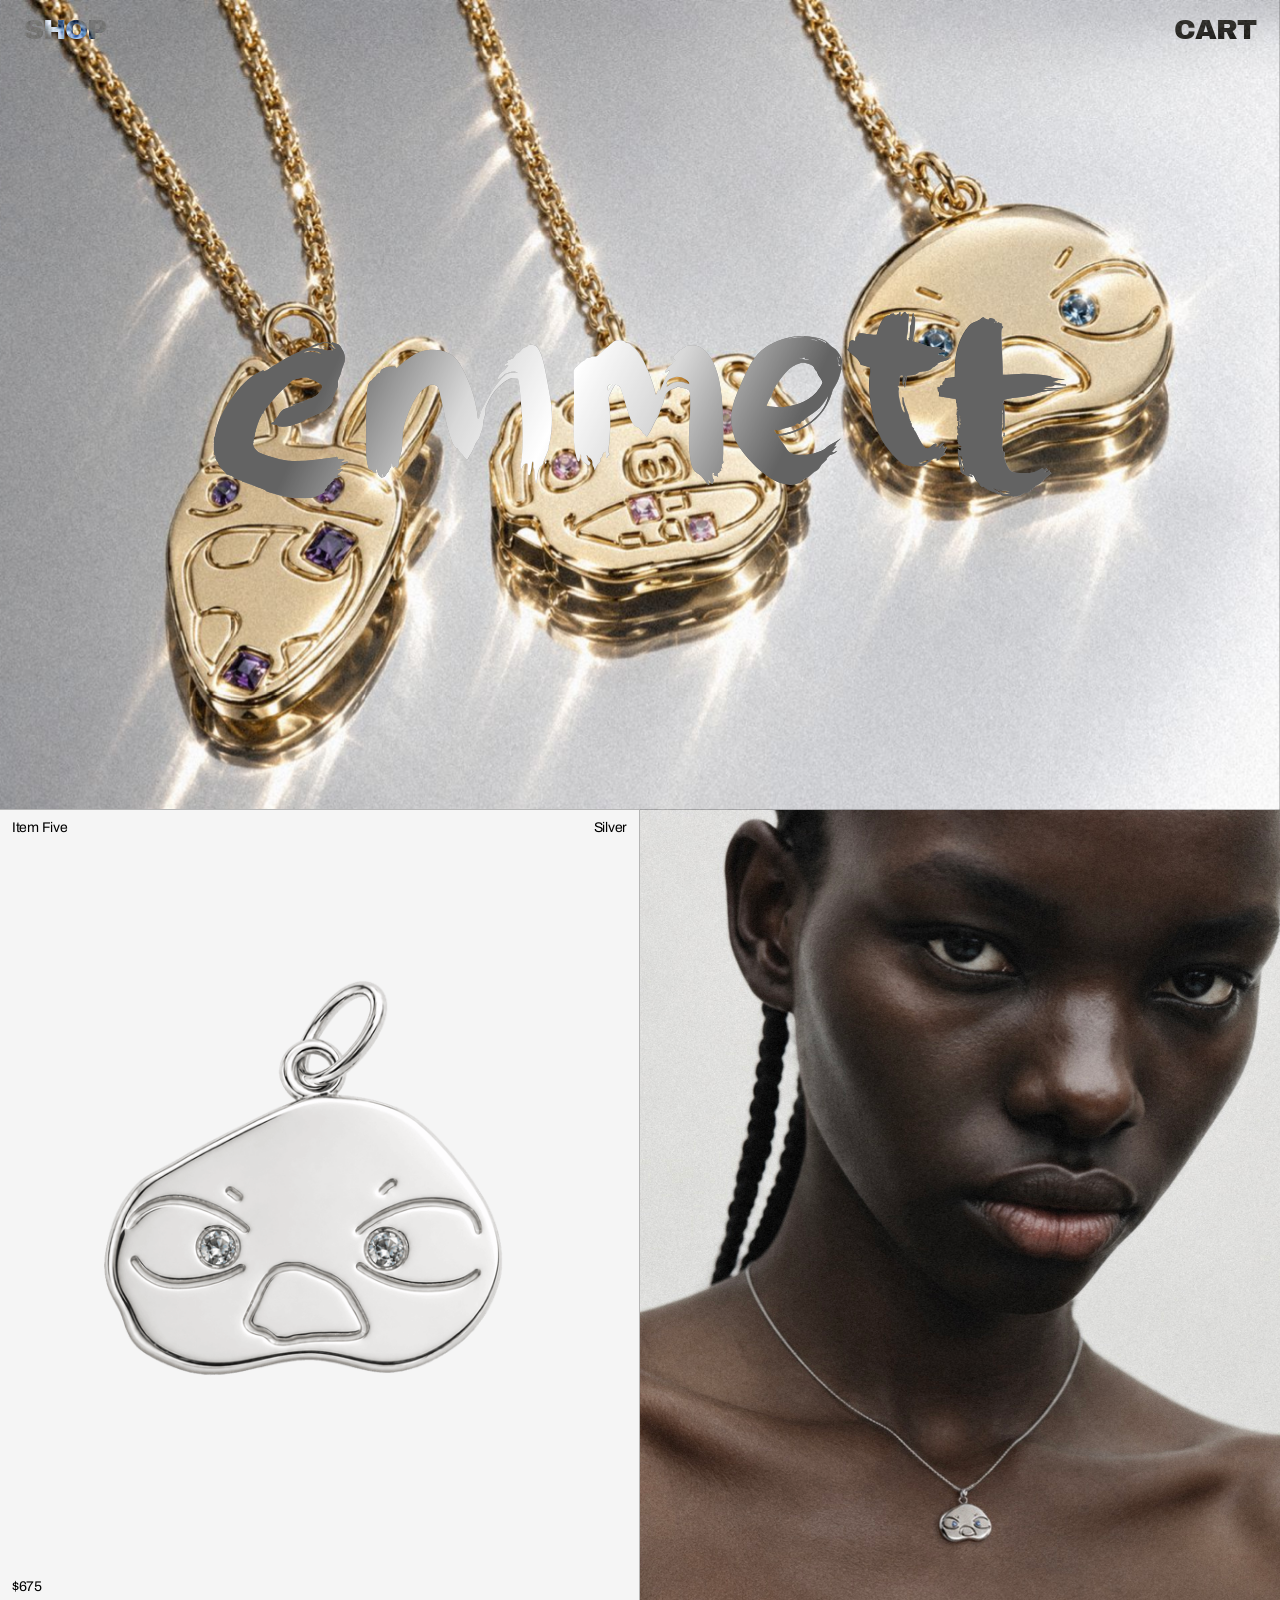
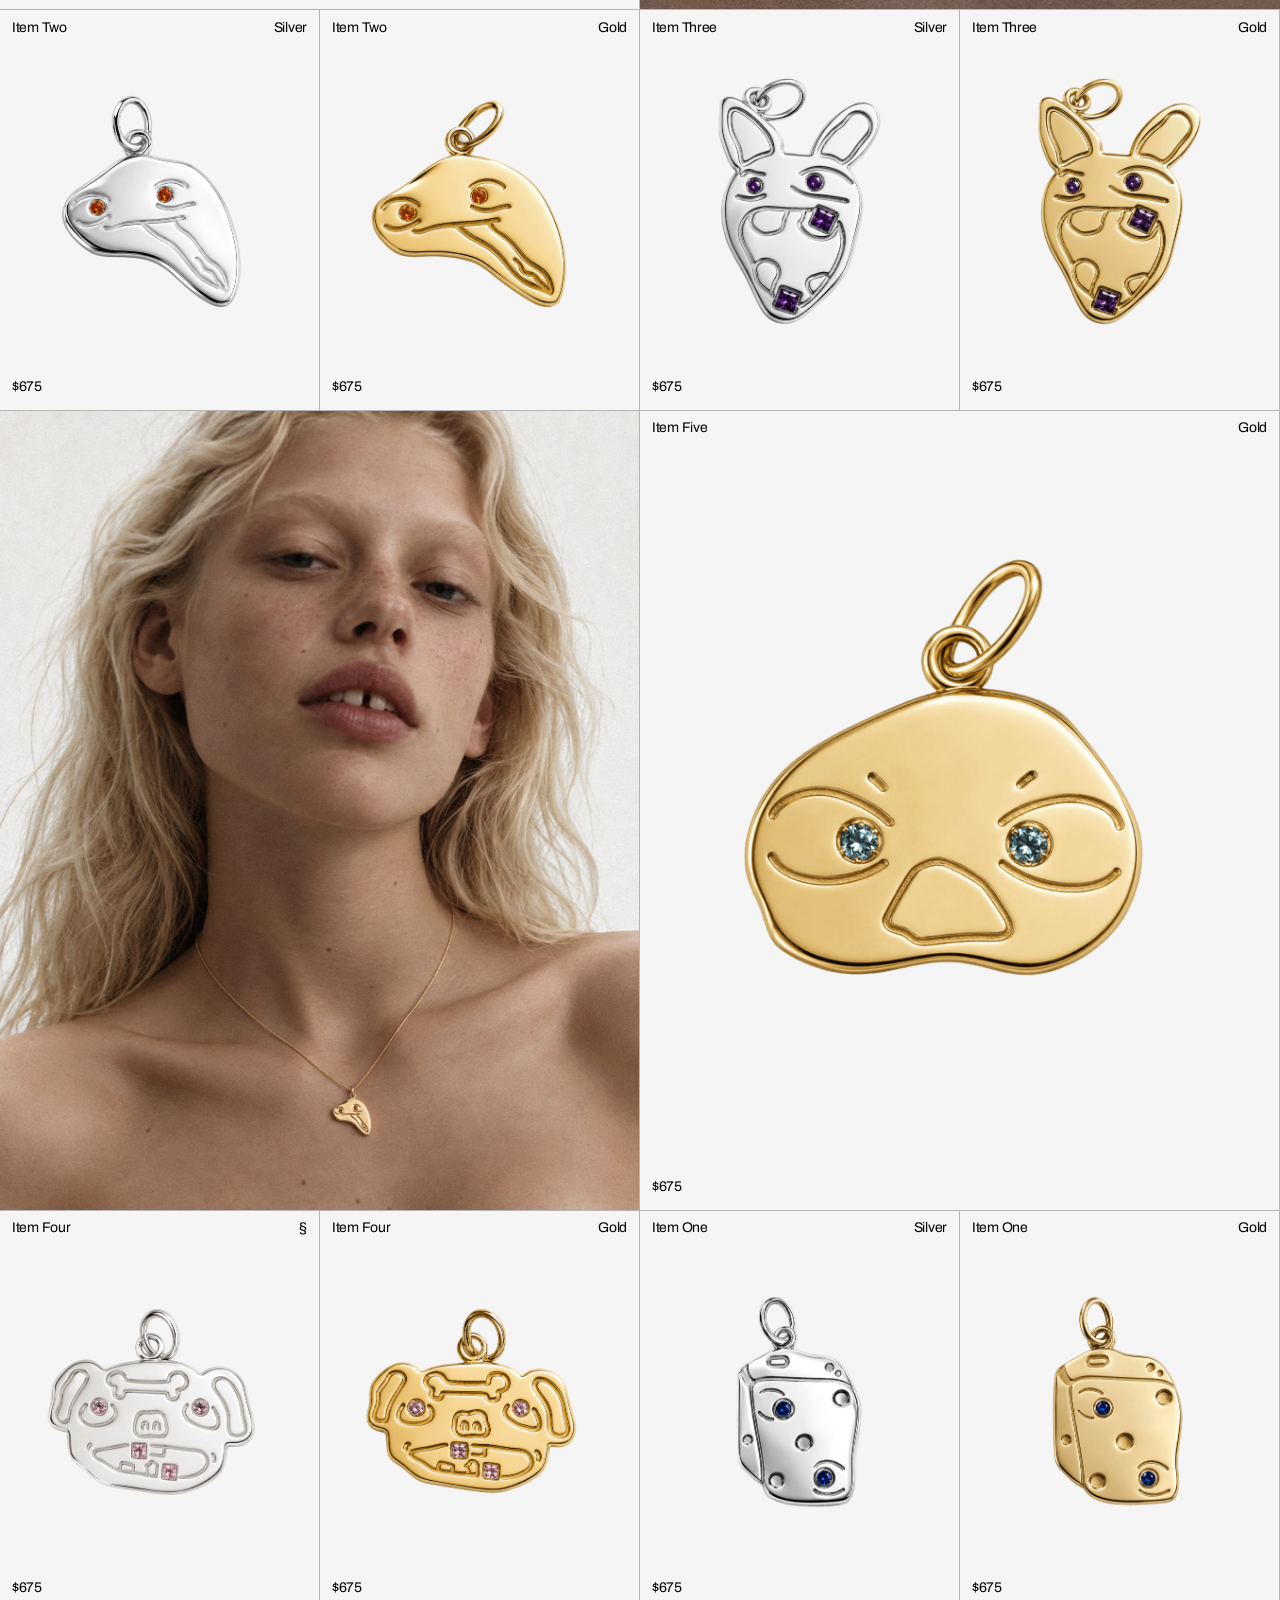
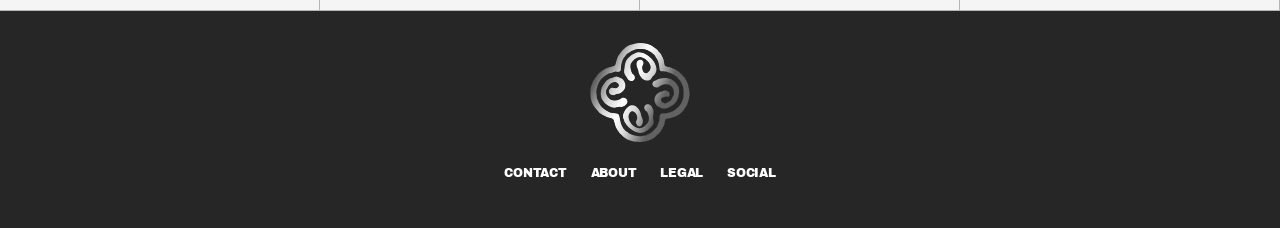
==== commit 5be917d1: "Add cart badge/auto-open, grayscale favicon, new hero + lifestyle images - cart-neutral.js: nav "Car" ====
--- a/index.html
+++ b/index.html
@@ -31,8 +31,8 @@
 </a>
 
 <section class="hero">
-  <img class="hero-image is-active" src="assets/Emmett_Group_Splash-web.jpg" alt="Two silver pendant necklaces on a wet, icy surface.">
-  <img class="hero-image" src="assets/Emmet%20hero.jpeg" alt="Close-up beauty portrait of a model wearing an Emmett pendant necklace.">
+  <img class="hero-image is-active" src="assets/hero_draft.jpeg" alt="Three gold pendant necklaces laid out on a reflective surface.">
+  <img class="hero-image" src="assets/hero_draft_2.jpeg" alt="Three gold pendant necklaces laid out on a reflective surface, with motion blur.">
 </section>
 
 <main class="shop">
@@ -77,7 +77,7 @@
       type: "spread",
       cards: [
         { name: "Item Five", finish: "Silver", image: "assets/item-five-silver.png" },
-        { name: "Item one", finish: "Silver", image: "assets/Tounge.jpg", lifestyle: true },
+        { name: "Item Five", finish: "Silver", image: "assets/E_5_Silver_secondary.jpg", lifestyle: true },
       ],
     },
     {
@@ -92,7 +92,7 @@
     {
       type: "spread",
       cards: [
-        { name: "Item one", finish: "Silver", image: "assets/character-art.jpg", lifestyle: true },
+        { name: "Item Two", finish: "Gold", image: "assets/E_2_Gold_secondary.jpg", lifestyle: true },
         { name: "Item Five", finish: "Gold", image: "assets/item-five-gold.png" },
       ],
     },
--- a/styles.css
+++ b/styles.css
@@ -55,6 +55,16 @@
   border: none;
   line-height: 1;
   transition: opacity 0.25s ease, transform 0.25s ease;
+}
+
+/* Cart item-count suffix — "CART(1)" — set by cart-neutral.js's render().
+   Desktop only, per explicit request; on mobile .nav-link already drops to
+   --font-size-product (14px, the same value as --font-size-200 here), so
+   the count naturally inherits that instead of needing its own rule. */
+@media (min-width: 769px) {
+  .cart-count {
+    font-size: var(--font-size-200);
+  }
 }
 
 /* Logo stays fixed and always visible; only Shop/Cart hide on scroll-down
@@ -371,7 +381,7 @@
 .card-name,
 .card-finish,
 .card-price {
-  font-family: var(--nav-font-family), sans-serif;
+  font-family: var(--font-family-body), sans-serif;
   font-size: var(--price-font-size);
   letter-spacing: var(--font-tracking-product);
   color: var(--card-text-color);
--- a/theme-neutral.css
+++ b/theme-neutral.css
@@ -71,7 +71,8 @@
   mix-blend-mode: difference;
 }
 
-/* Footer: a lighter gray than the theme's pure-black --color-surface-inverse,
+/* Footer: a dark gray-900 background (distinct from the theme's pure-black
+   --color-surface-inverse) with white link text for contrast against it,
    plus the brand symbol gets the chrome shimmer (same treatment as the nav
    logo) instead of the default organic drift. --footer-mark-fill is
    overridden to a mid-gray for the same reason as --nav-logo-fill above —
@@ -79,7 +80,8 @@
    The .liquid-metal--chrome class itself is added in each page's markup
    (index-neutral.html, pdp-neutral.html), same as the nav logo. */
 [data-theme="neutral"] .site-footer {
-  --footer-bg: var(--color-gray-300);
+  --footer-bg: var(--color-gray-900);
+  --footer-link-color: var(--color-white);
 }
 
 [data-theme="neutral"] .footer-mark {
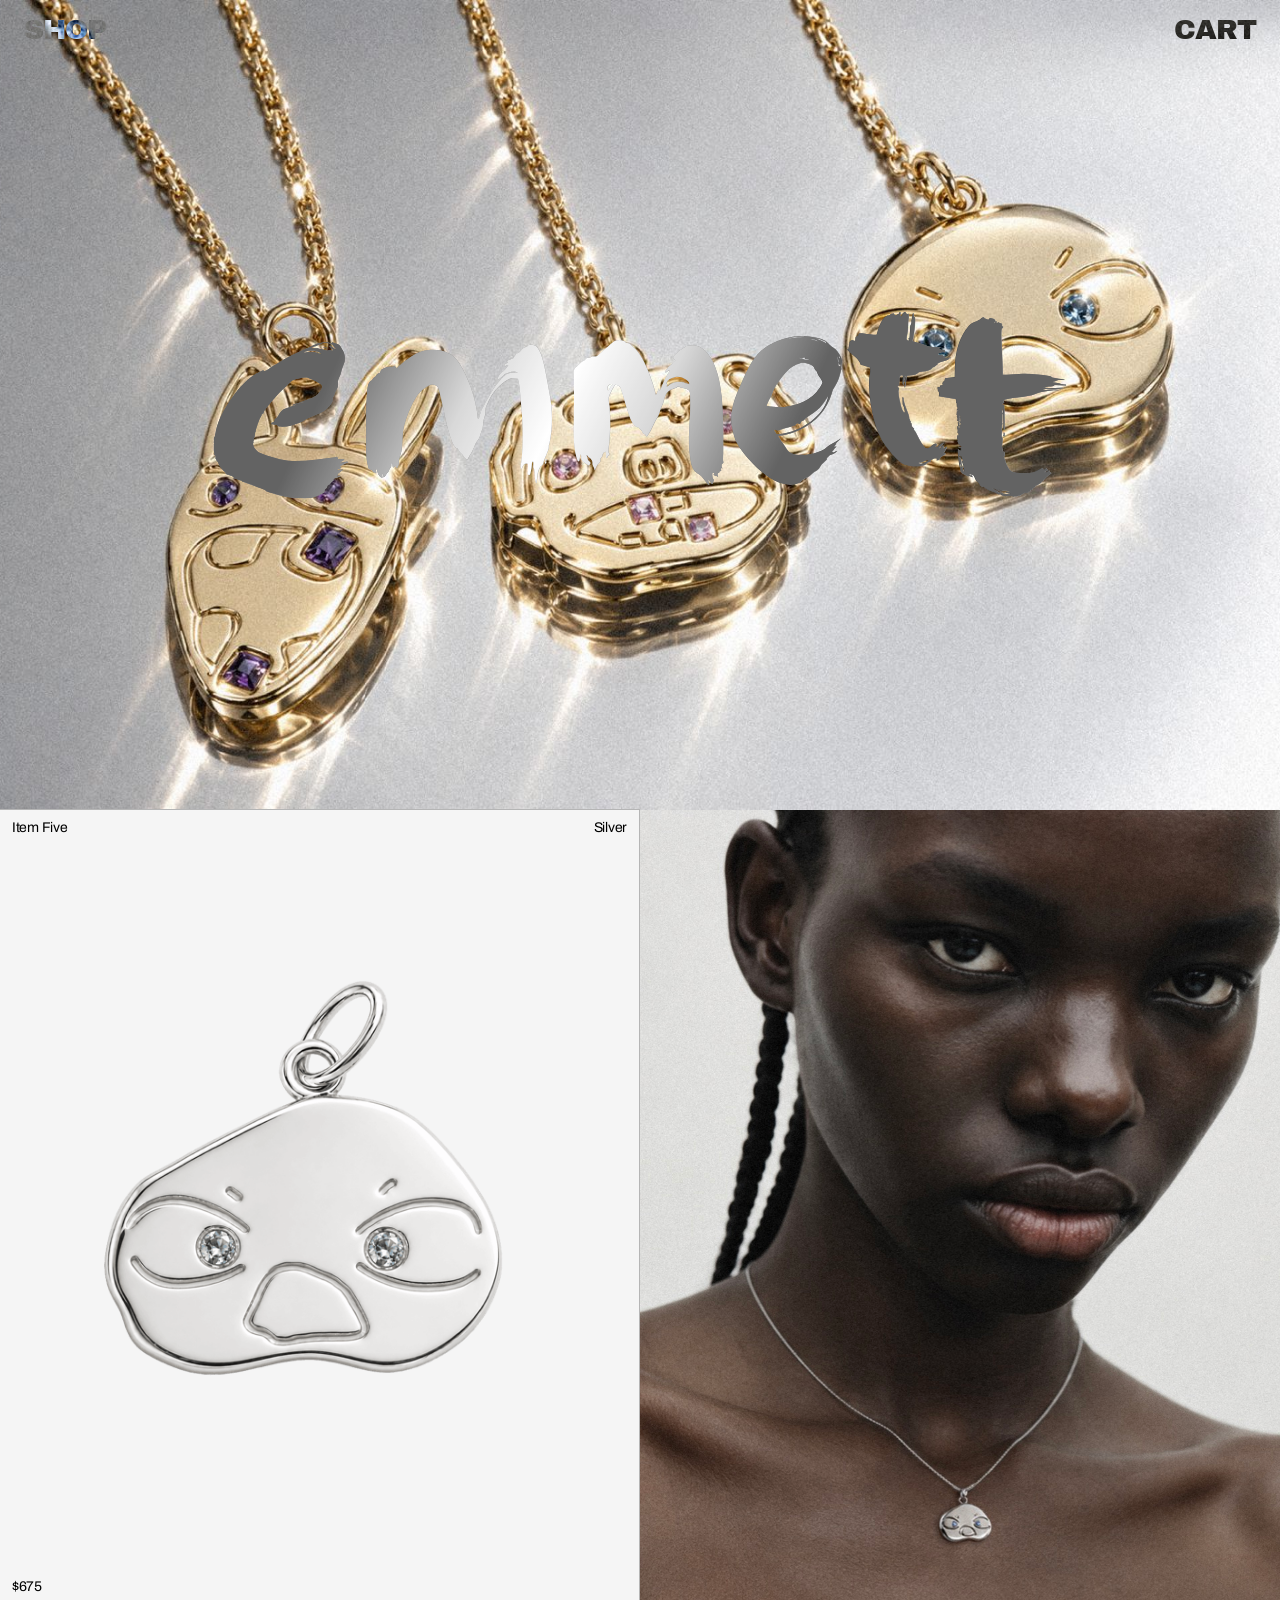
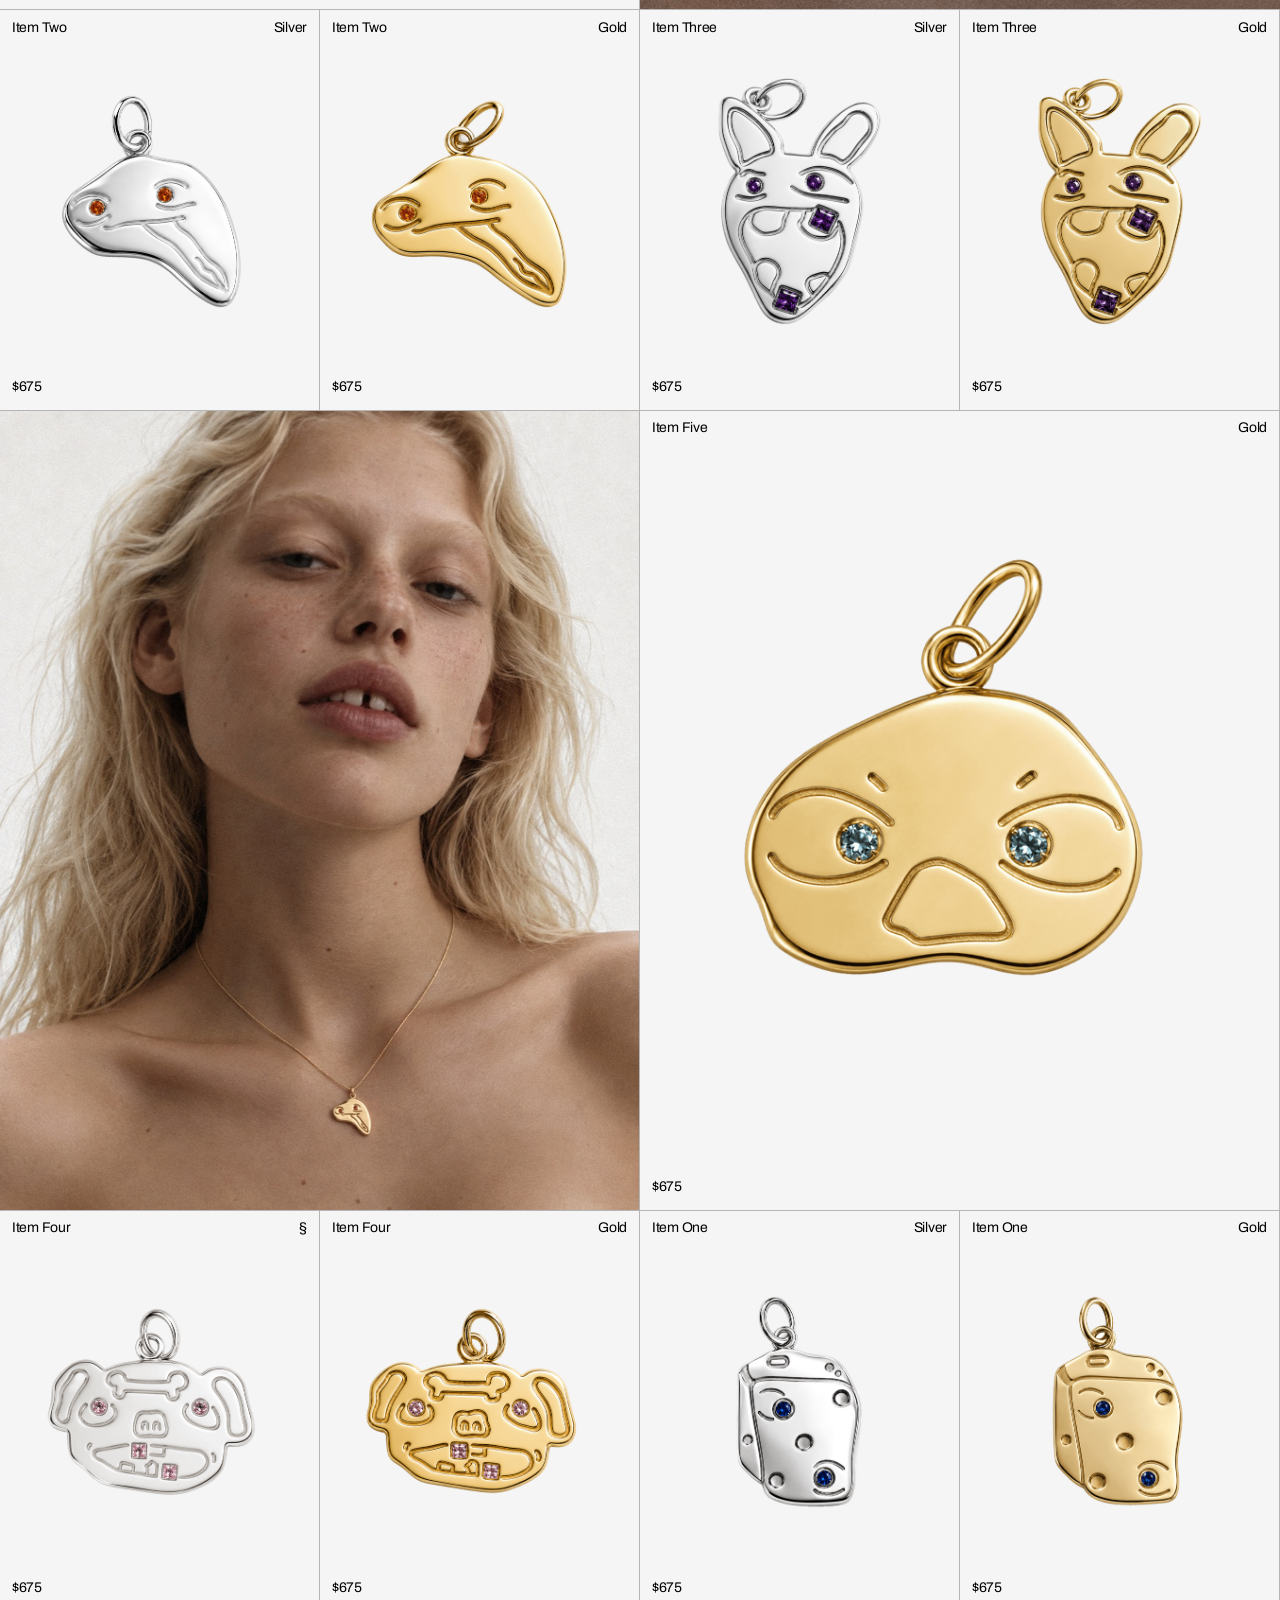
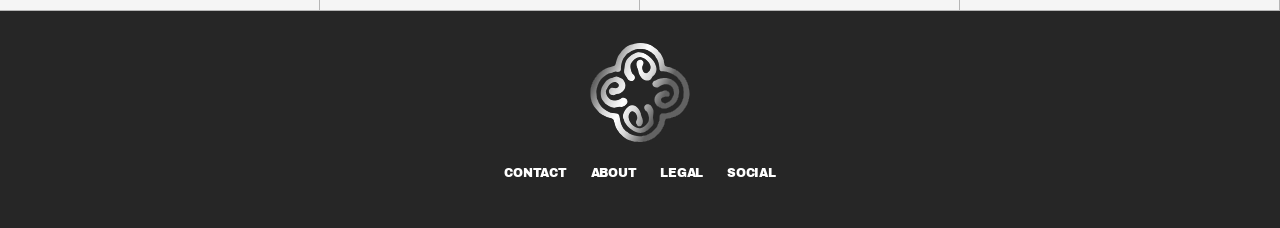
==== commit b3185087: "Add per-item PDP illustrations, reuse ProductCard zoom crop, simplify hero - products.js/pdp.html: e" ====
--- a/index.html
+++ b/index.html
@@ -31,8 +31,7 @@
 </a>
 
 <section class="hero">
-  <img class="hero-image is-active" src="assets/hero_draft.jpeg" alt="Three gold pendant necklaces laid out on a reflective surface.">
-  <img class="hero-image" src="assets/hero_draft_2.jpeg" alt="Three gold pendant necklaces laid out on a reflective surface, with motion blur.">
+  <img class="hero-image" src="assets/hero_draft.jpeg" alt="Three gold pendant necklaces laid out on a reflective surface.">
 </section>
 
 <main class="shop">
@@ -77,7 +76,7 @@
       type: "spread",
       cards: [
         { name: "Item Five", finish: "Silver", image: "assets/item-five-silver.png" },
-        { name: "Item Five", finish: "Silver", image: "assets/E_5_Silver_secondary.jpg", lifestyle: true },
+        { name: "Item Five", finish: "Silver", image: "assets/e-5-silver-secondary.jpg", lifestyle: true },
       ],
     },
     {
@@ -92,7 +91,7 @@
     {
       type: "spread",
       cards: [
-        { name: "Item Two", finish: "Gold", image: "assets/E_2_Gold_secondary.jpg", lifestyle: true },
+        { name: "Item Two", finish: "Gold", image: "assets/e-2-gold-secondary.jpg", lifestyle: true },
         { name: "Item Five", finish: "Gold", image: "assets/item-five-gold.png" },
       ],
     },
@@ -114,11 +113,15 @@
     const classes = ["product-card", isSpread && "span-2", card.lifestyle && "product-card--lifestyle"]
       .filter(Boolean)
       .join(" ");
+    const product = PRODUCTS[item];
+    // Large (span-2) cards keep the shimmer but drop the hover-crossfade —
+    // per explicit request, only the compact 1x1 cards get it.
+    const secondarySrc = !card.lifestyle && !isSpread && product.images.secondary && product.images.secondary[finish];
     return `
       <a href="${href}" class="${classes}">
         <div class="card-media">
           <img src="${card.image}" alt="${card.name}, ${card.finish} finish">
-          ${card.lifestyle ? "" : `<span class="card-media-hover-wrap"><img class="card-media-hover" src="assets/${finish === "gold" ? "Gold_dice" : "Silver_Tounge"}.jpg" alt="" aria-hidden="true"></span>`}
+          ${secondarySrc ? `<span class="card-media-hover-wrap"><img class="card-media-hover" src="${secondarySrc}" alt="" aria-hidden="true"></span>` : ""}
         </div>
         ${card.lifestyle ? "" : '<span class="card-shimmer" aria-hidden="true"></span>'}
         <div class="card-row card-row--top">
@@ -182,40 +185,6 @@
   window.addEventListener("resize", updateHeroLogo);
   updateHeroLogo();
 
-  // Hero image scale: the png grows from 100% to HERO_SCALE_MAX over its
-  // own HERO_SCALE_RANGE, decoupled from the logo animation's SCROLL_RANGE
-  // above (was tied to it, reaching full zoom in step with the logo) —
-  // now longer, so the zoom progresses more slowly per pixel scrolled and
-  // reaches full size later than the logo settles. .hero's overflow:hidden
-  // clips the excess as it grows, no extra headroom/sizing tricks needed
-  // the way the old translate-based parallax this replaces did.
-  const heroImages = document.querySelectorAll(".hero img"); // was a single querySelector — now two images (the crossfade carousel below), both zoom together
-  const HERO_SCALE_MAX = 1.5;
-  const HERO_SCALE_RANGE = 800; // was tied to SCROLL_RANGE (400) — doubled to slow the zoom down
-
-  function updateHeroScale() {
-    const progress = Math.min(1, Math.max(0, window.scrollY / HERO_SCALE_RANGE));
-    const scale = 1 + (HERO_SCALE_MAX - 1) * progress;
-    heroImages.forEach((img) => {
-      img.style.transform = `scale(${scale})`;
-    });
-  }
-
-  window.addEventListener("scroll", updateHeroScale, { passive: true });
-  window.addEventListener("resize", updateHeroScale);
-  updateHeroScale();
-
-  // Hero carousel: crosses over to the next image every 3000ms — the fade
-  // itself is a plain CSS opacity transition (.hero img, 1s) triggered by
-  // toggling .is-active, not a JS-driven animation, so this interval only
-  // needs to swap which image has the class.
-  let heroIndex = 0;
-  setInterval(() => {
-    heroImages[heroIndex].classList.remove("is-active");
-    heroIndex = (heroIndex + 1) % heroImages.length;
-    heroImages[heroIndex].classList.add("is-active");
-  }, 3000);
-
   const grid = document.getElementById("productGrid");
   grid.innerHTML = SECTIONS.map((section) => {
     const isSpread = section.type === "spread";
--- a/styles.css
+++ b/styles.css
@@ -136,14 +136,6 @@
   width: 100%;
   height: 100%;
   object-fit: cover;
-  transform-origin: center center; /* scroll-driven scale-up (index.html's updateHeroScale) grows from the center; .hero's overflow:hidden clips the excess */
-  will-change: transform, opacity;
-  opacity: 0;
-  transition: opacity 1s ease; /* the crossfade itself — index.html's carousel toggles .is-active every 3000ms, this is what makes that a smooth fade instead of a hard cut */
-}
-
-.hero img.is-active {
-  opacity: 1;
 }
 
 /* ---------- Shop grid ---------- */
@@ -210,6 +202,26 @@
 .product-card--lifestyle .card-row {
   opacity: 0;
   pointer-events: none;
+}
+
+/* .card-name/.card-finish/.card-price each set their own color directly
+   (see that shared rule above), so overriding it has to target them by
+   name too — a color set on the .card-row parent alone would never reach
+   them. White in the neutral theme — legible against the photo, same
+   token regular ProductCards use for their own hover-over-photo text. */
+.product-card--lifestyle .card-name,
+.product-card--lifestyle .card-finish,
+.product-card--lifestyle .card-price {
+  color: var(--card-text-color-hover);
+}
+
+/* Desktop: name/finish/price reveal on hover, matching the plain-crop
+   card's own :hover text — mobile has no hover state, so it just stays on
+   (see the (max-width: 768px) rules further down). */
+@media (min-width: 769px) {
+  .product-card--lifestyle:hover .card-row {
+    opacity: 1;
+  }
 }
 
 .card-media {
@@ -423,10 +435,14 @@
 
 /* Product Card hover — all card text (name, finish, price) shares one
    component-tier color token, card.text-color(-hover), rather than price
-   having its own separate token for a color it never actually diverges on. */
-.product-card:hover .card-name,
-.product-card:hover .card-finish,
-.product-card:hover .card-price {
+   having its own separate token for a color it never actually diverges on.
+   Excludes the large cards (.span-2 spread cards, .product-card--feature
+   mosaic cards) — they no longer show the lifestyle-photo hover crossfade
+   this white was meant to stay legible against (see that rule's own
+   comment), so their text stays black on hover too. */
+.product-card:not(.span-2):not(.product-card--feature):hover .card-name,
+.product-card:not(.span-2):not(.product-card--feature):hover .card-finish,
+.product-card:not(.span-2):not(.product-card--feature):hover .card-price {
   color: var(--card-text-color-hover);
 }
 
@@ -680,6 +696,23 @@
   display: block;
   width: 100%;
   height: auto;
+}
+
+/* Secondary/lifestyle slide only — same 2x, bottom-anchored zoom crop as
+   ProductCard's hover crossfade (.card-media-hover), for visual
+   consistency between the two places this same photo shows up. The wrap
+   is a plain overflow:hidden box (unlike .card-media-hover-wrap, no
+   absolute positioning or opacity/hover-triggered fade needed here — this
+   slide is always visible, just one of several stacked/carousel images)
+   that clips the scaled image back down to its own unscaled footprint. */
+.pdp-secondary-wrap {
+  display: block;
+  overflow: hidden;
+}
+
+#pdpSecondaryImage {
+  transform: scale(2);
+  transform-origin: 50% 100%;
 }
 
 /* Carousel dot indicators — only relevant/shown on mobile (see media query).
@@ -1520,6 +1553,23 @@
     scroll-snap-align: start;
   }
 
+  /* .pdp-secondary-wrap, not #pdpSecondaryImage itself, is the direct
+     .pdp-gallery child now — flex/scroll-snap-align only take effect on an
+     actual flex item, so the wrap needs its own copy of the slide sizing
+     the rule above already gives the other two (plain) <img> slides. */
+  .pdp-secondary-wrap {
+    flex: 0 0 100%;
+    width: 100%;
+    aspect-ratio: 4 / 5;
+    scroll-snap-align: start;
+  }
+
+  #pdpSecondaryImage {
+    width: 100%;
+    height: 100%;
+    object-fit: cover;
+  }
+
   /* Overlaid on the image frame instead of stacked below it — a sibling of
      .pdp-gallery (the actual horizontally-scrolling element) within the
      positioned .pdp-gallery-frame, so the dots stay put at the bottom of
@@ -1613,6 +1663,12 @@
     font-size: var(--font-size-footer-link); /* was a hardcoded 12px */
   }
 
+  /* Lifestyle variant, mobile only: no hover state to reveal the text on,
+     so it just stays visible all the time instead. */
+  .product-card--lifestyle .card-row {
+    opacity: 1;
+  }
+
   /* ProductCard, mobile only: the desktop hover-crossfade between the
      pack-shot and lifestyle image doesn't translate to touch (no real
      hover state), so it becomes a genuine swipeable carousel instead —
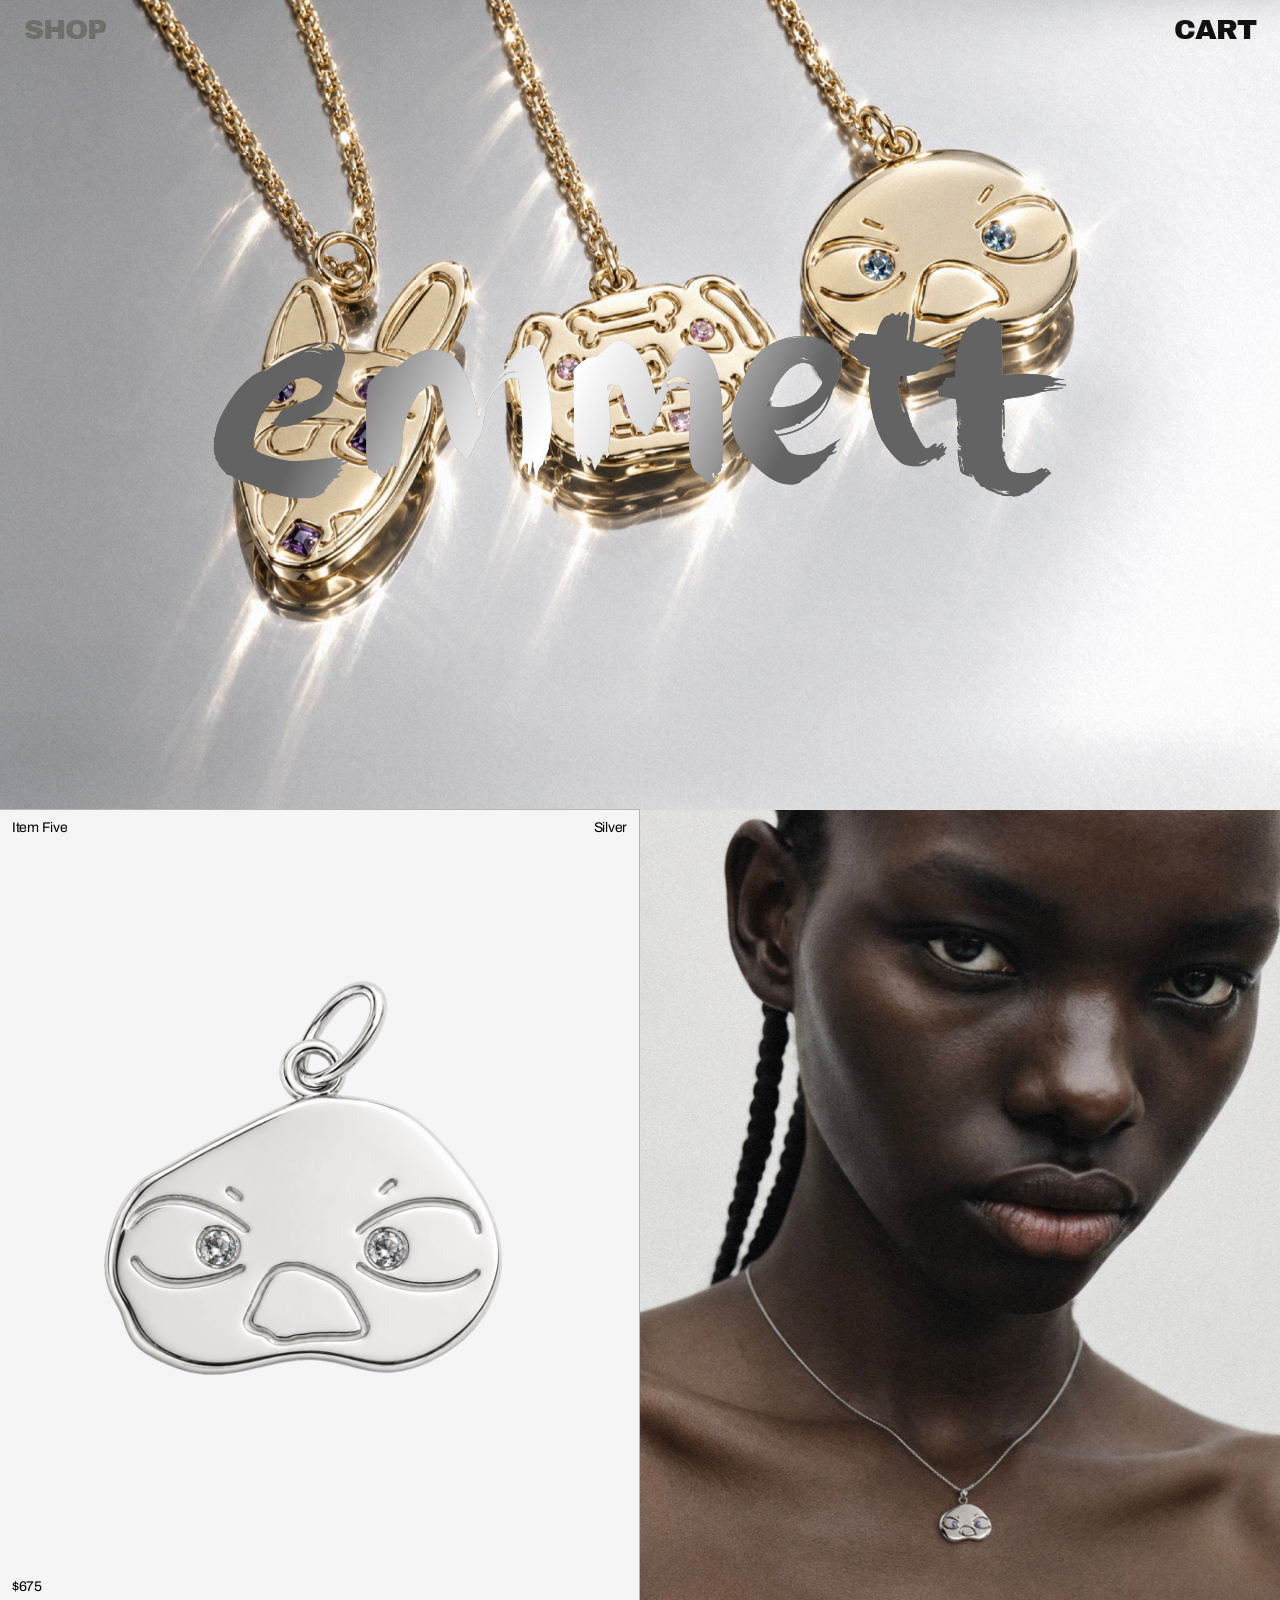
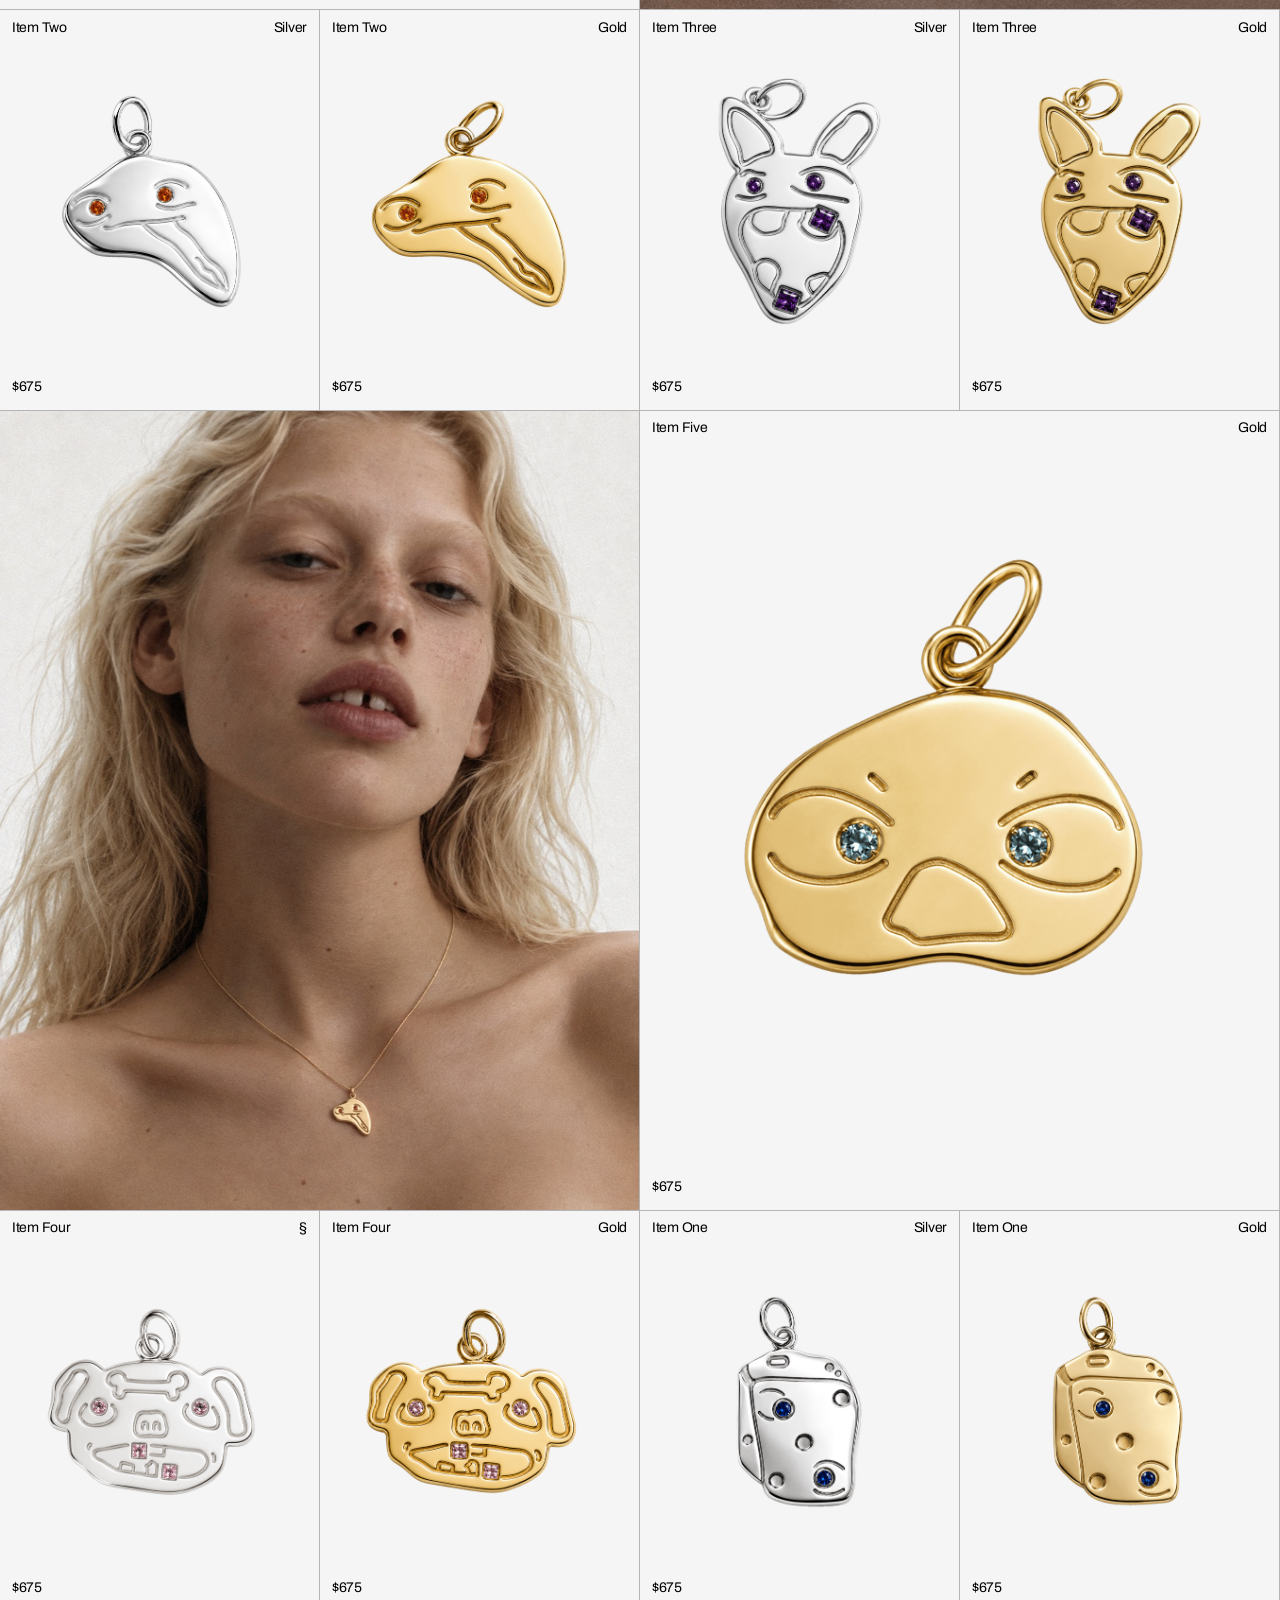
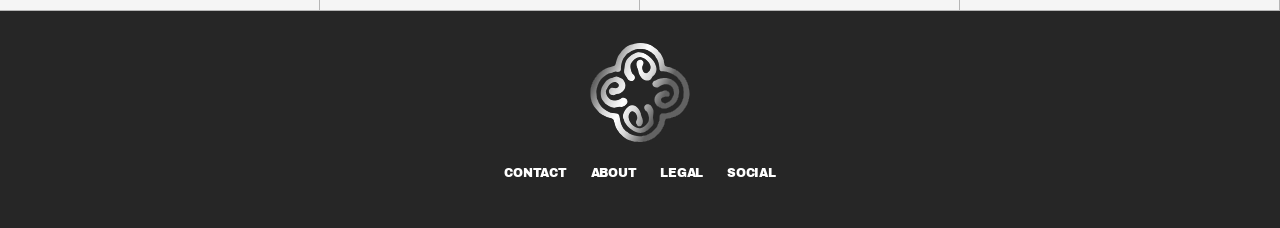
==== commit 261dc244: "Complete secondary-image matrix, revert PDP zoom crop, new hero image - products.js: every item now " ====
--- a/index.html
+++ b/index.html
@@ -31,7 +31,7 @@
 </a>
 
 <section class="hero">
-  <img class="hero-image" src="assets/hero_draft.jpeg" alt="Three gold pendant necklaces laid out on a reflective surface.">
+  <img class="hero-image" src="assets/hero-product.jpg" alt="Three gold pendant necklaces laid out on a reflective surface.">
 </section>
 
 <main class="shop">
--- a/styles.css
+++ b/styles.css
@@ -696,23 +696,6 @@
   display: block;
   width: 100%;
   height: auto;
-}
-
-/* Secondary/lifestyle slide only — same 2x, bottom-anchored zoom crop as
-   ProductCard's hover crossfade (.card-media-hover), for visual
-   consistency between the two places this same photo shows up. The wrap
-   is a plain overflow:hidden box (unlike .card-media-hover-wrap, no
-   absolute positioning or opacity/hover-triggered fade needed here — this
-   slide is always visible, just one of several stacked/carousel images)
-   that clips the scaled image back down to its own unscaled footprint. */
-.pdp-secondary-wrap {
-  display: block;
-  overflow: hidden;
-}
-
-#pdpSecondaryImage {
-  transform: scale(2);
-  transform-origin: 50% 100%;
 }
 
 /* Carousel dot indicators — only relevant/shown on mobile (see media query).
@@ -1553,23 +1536,6 @@
     scroll-snap-align: start;
   }
 
-  /* .pdp-secondary-wrap, not #pdpSecondaryImage itself, is the direct
-     .pdp-gallery child now — flex/scroll-snap-align only take effect on an
-     actual flex item, so the wrap needs its own copy of the slide sizing
-     the rule above already gives the other two (plain) <img> slides. */
-  .pdp-secondary-wrap {
-    flex: 0 0 100%;
-    width: 100%;
-    aspect-ratio: 4 / 5;
-    scroll-snap-align: start;
-  }
-
-  #pdpSecondaryImage {
-    width: 100%;
-    height: 100%;
-    object-fit: cover;
-  }
-
   /* Overlaid on the image frame instead of stacked below it — a sibling of
      .pdp-gallery (the actual horizontally-scrolling element) within the
      positioned .pdp-gallery-frame, so the dots stay put at the bottom of
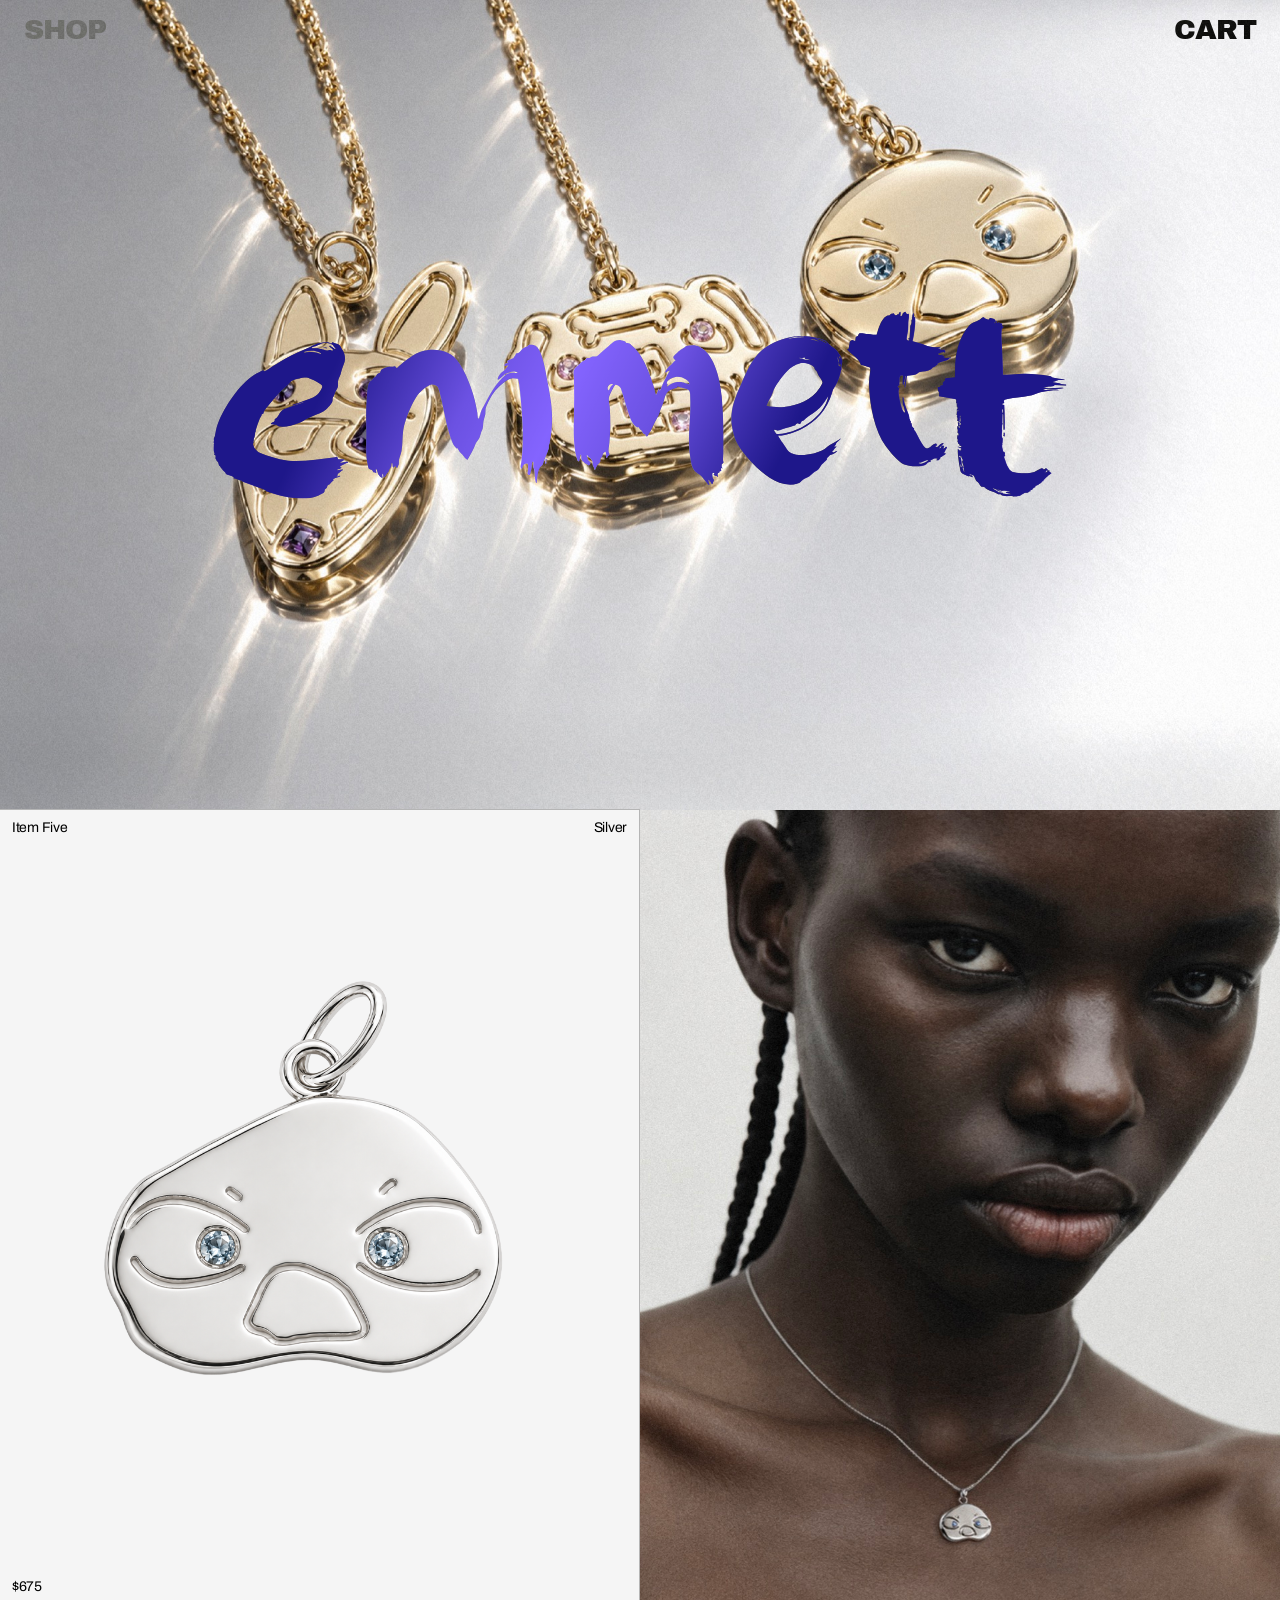
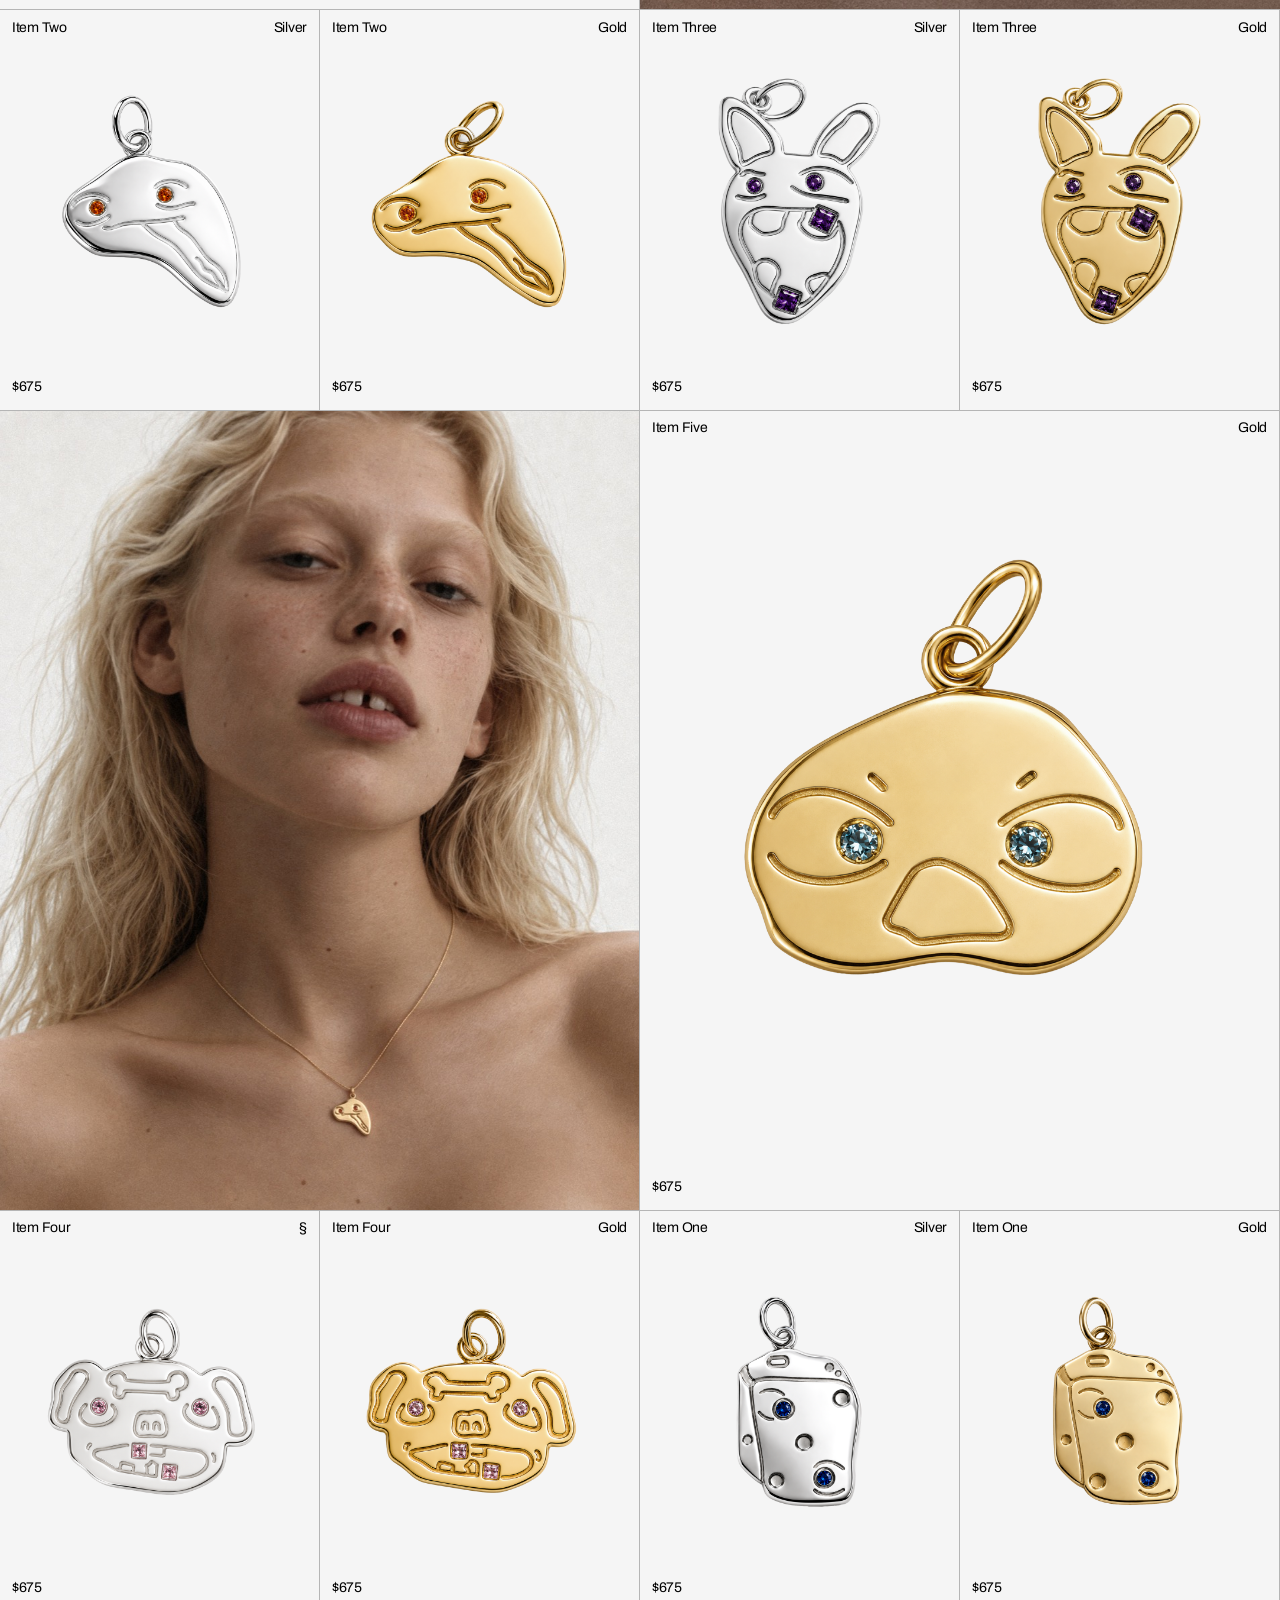
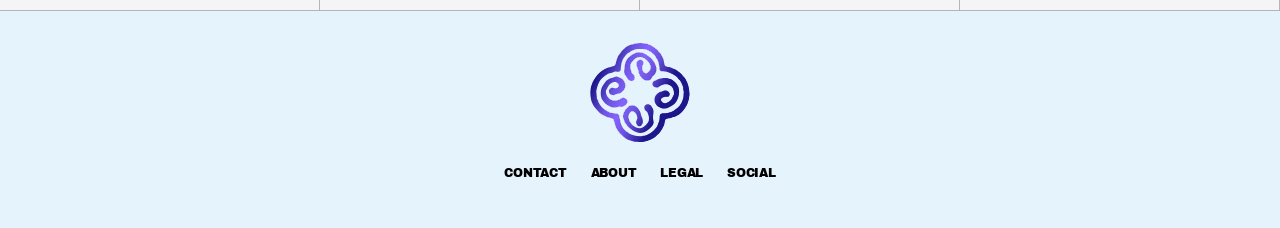
==== commit 5c1fd57f: "Add navy/sky accent colors to neutral theme, fix logo blend on PDP/PLP Introduces a new sky (#E5F3FC" ====
--- a/index.html
+++ b/index.html
@@ -19,13 +19,12 @@
   <a href="#" class="nav-link" id="cartLink">Cart</a>
 </header>
 
-<!-- --nav-logo-fill overridden locally to a mid-gray: the neutral theme
+<!-- --nav-logo-fill overridden locally to navy-600: the neutral theme
      sets --color-accent-logo (and so --nav-logo-fill) to pure black, but
      the chrome shimmer below is a mix-blend-mode:overlay effect — overlay
      blended onto a black backdrop stays black, so the shimmer needs a
-     lighter base to actually show. Same gray used in the components.html
-     chrome draft. -->
-<a href="index.html" class="hero-logo" id="heroLogo" aria-label="Emmett home" style="--nav-logo-fill:#9a9a9a;">
+     lighter base to actually show. -->
+<a href="index.html" class="hero-logo" id="heroLogo" aria-label="Emmett home" style="--nav-logo-fill:var(--color-navy-600);">
   <span class="hero-logo-svg" id="siteLogo"></span>
   <span class="liquid-metal liquid-metal--logo liquid-metal--chrome" aria-hidden="true"><span class="liquid-metal-spin"></span></span>
 </a>
--- a/styles.css
+++ b/styles.css
@@ -75,11 +75,19 @@
   pointer-events: none;
 }
 
+/* position:fixed (not absolute) and a sibling of .site-header in the
+   markup, not a child of it — the neutral theme's mix-blend-mode:difference
+   on .site-header (see theme-neutral.css) forces the header into its own
+   stacking context and blends that WHOLE context (header + any descendant)
+   against the page as one flattened unit, so a child couldn't opt back out
+   with its own mix-blend-mode:normal. Living outside that context is the
+   only way for the logo to keep rendering its plain, unblended fill. */
 .site-logo {
-  position: absolute;
+  position: fixed;
   left: 50%;
-  top: 50%;
+  top: calc(var(--header-height) / 2); /* vertical center of .site-header — no longer a positioning ancestor now that this is a sibling, so it has to be recomputed against the viewport instead of an implicit 50% of the header's own box */
   transform: translate(-50%, -50%);
+  z-index: 21;
   display: block;
   width: 190px;
 }
--- a/theme-neutral.css
+++ b/theme-neutral.css
@@ -17,13 +17,13 @@
      <link rel="stylesheet" href="theme-neutral.css">
 
    Deliberately left unchanged:
-   - --color-surface-page / --color-surface-card: already neutral (white,
-     gray-100) in the default theme.
+   - --color-surface-card: already neutral (gray-100) in the default theme.
    - --color-finish-gold / --color-finish-silver: these represent real
      product material (actual gold/silver jewelry), not brand/UI color —
      a neutral UI theme shouldn't repaint what the product is made of. */
 
 [data-theme="neutral"] {
+  --color-surface-page: var(--color-sky); /* was left as white — now a pale blue tint behind the page and cart drawer (both read this same token) */
   --color-text-primary: var(--color-black);
   --color-text-hover: var(--color-white); /* was --color-gray-600 — this only ever applies to ProductCard hover text, which sits over the lifestyle-photo crossfade at that exact moment; gray didn't read against the photo, white does */
   --color-accent-brand: var(--color-black);
@@ -71,19 +71,19 @@
   mix-blend-mode: difference;
 }
 
-/* Footer: a dark gray-900 background (distinct from the theme's pure-black
-   --color-surface-inverse) with white link text for contrast against it,
-   plus the brand symbol gets the chrome shimmer (same treatment as the nav
-   logo) instead of the default organic drift. --footer-mark-fill is
-   overridden to a mid-gray for the same reason as --nav-logo-fill above —
-   the chrome overlay's mix-blend-mode:overlay is invisible against black.
-   The .liquid-metal--chrome class itself is added in each page's markup
-   (index-neutral.html, pdp-neutral.html), same as the nav logo. */
+/* Footer: the same pale-blue --color-sky background as the page, with
+   black link text for contrast against it, plus the brand symbol gets
+   the chrome shimmer (same treatment as the nav logo) instead of the
+   default organic drift. --footer-mark-fill uses navy-600 (same as
+   --nav-logo-fill above) rather than the accent pink/black this theme
+   otherwise uses for logo marks. The .liquid-metal--chrome class itself is
+   added in each page's markup (index-neutral.html, pdp-neutral.html), same
+   as the nav logo. */
 [data-theme="neutral"] .site-footer {
-  --footer-bg: var(--color-gray-900);
-  --footer-link-color: var(--color-white);
+  --footer-bg: var(--color-sky);
+  --footer-link-color: var(--color-black);
 }
 
 [data-theme="neutral"] .footer-mark {
-  --footer-mark-fill: var(--color-gray-500);
+  --footer-mark-fill: var(--color-navy-600);
 }
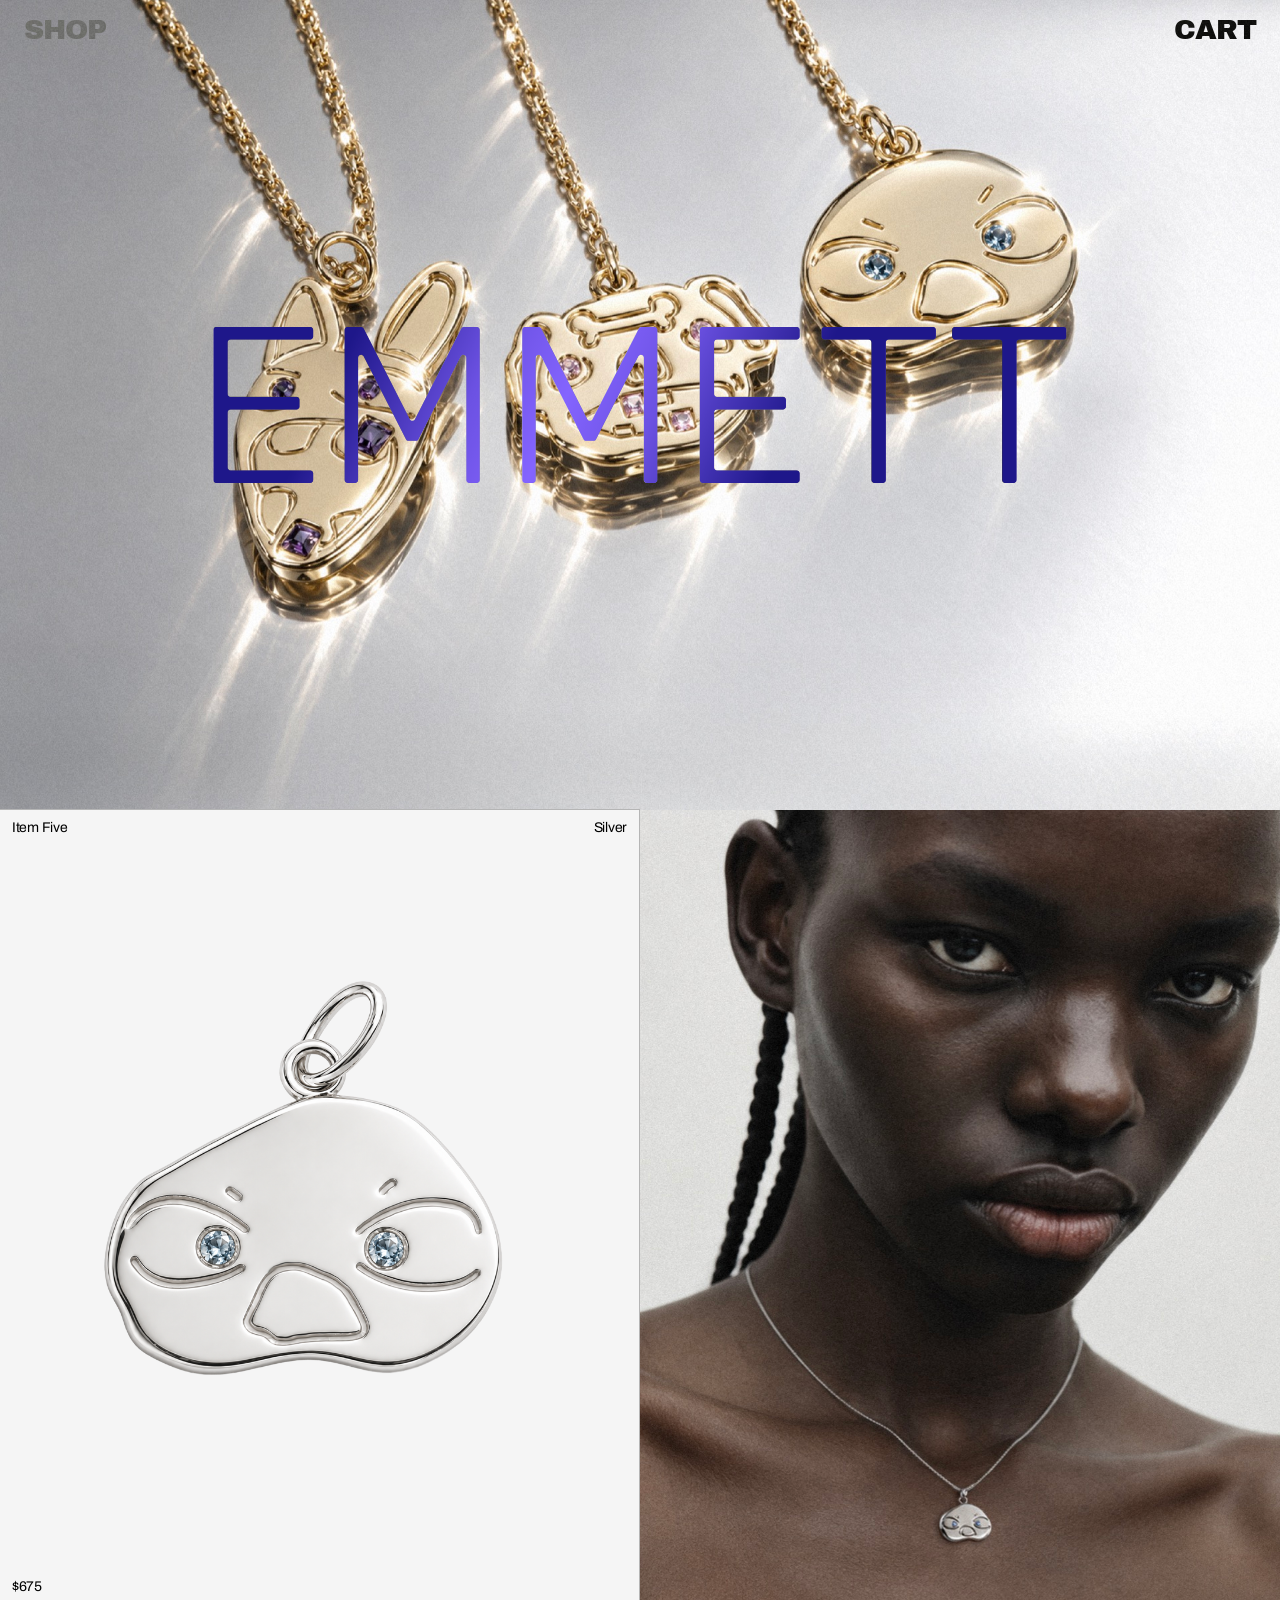
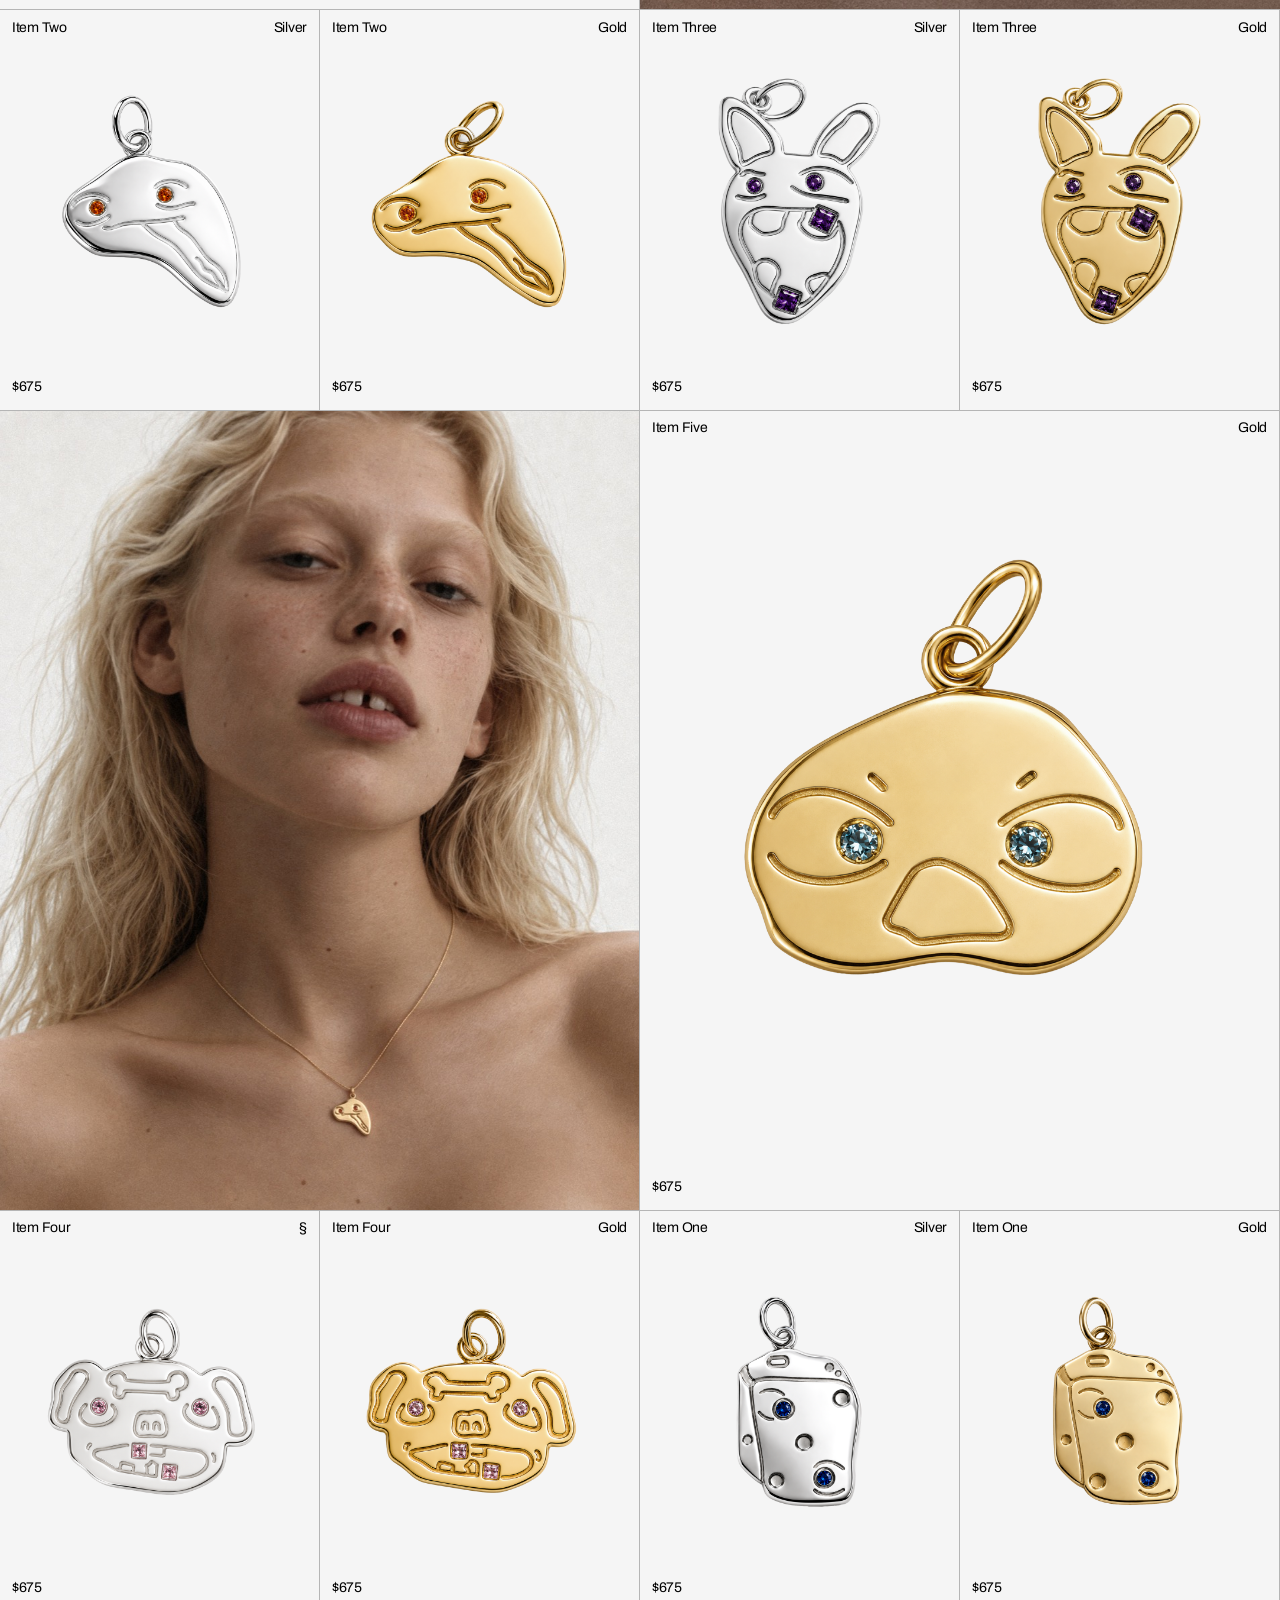
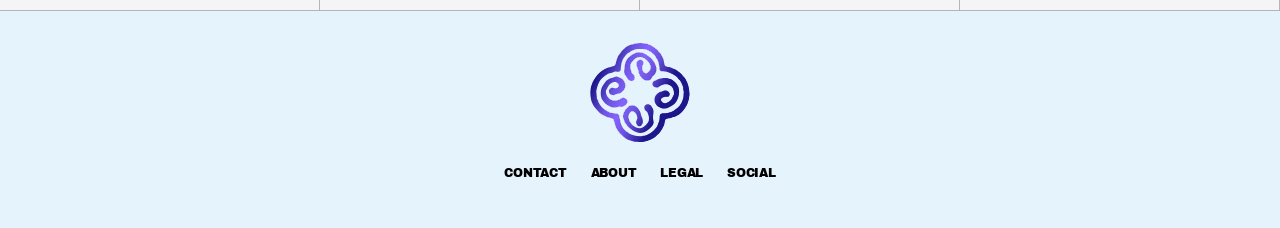
==== commit 892e6b29: "Switch logo to logo-sans.svg with matching shimmer mask The new SVG takes its fill from --nav-logo-f" ====
--- a/index.html
+++ b/index.html
@@ -1,5 +1,5 @@
 <!doctype html>
-<html lang="en" data-theme="neutral">
+<html lang="en">
 <head>
 <meta charset="utf-8">
 <meta name="viewport" content="width=device-width, initial-scale=1">
@@ -9,7 +9,6 @@
 <link rel="preconnect" href="https://fonts.gstatic.com" crossorigin>
 <link href="https://fonts.googleapis.com/css2?family=Archivo:wght@400;500&family=Archivo+Black&display=swap" rel="stylesheet">
 <link rel="stylesheet" href="styles.css">
-<link rel="stylesheet" href="theme-neutral.css">
 <script src="nav-scroll.js" defer></script>
 </head>
 <body>
@@ -19,12 +18,10 @@
   <a href="#" class="nav-link" id="cartLink">Cart</a>
 </header>
 
-<!-- --nav-logo-fill overridden locally to navy-600: the neutral theme
-     sets --color-accent-logo (and so --nav-logo-fill) to pure black, but
-     the chrome shimmer below is a mix-blend-mode:overlay effect — overlay
-     blended onto a black backdrop stays black, so the shimmer needs a
-     lighter base to actually show. -->
-<a href="index.html" class="hero-logo" id="heroLogo" aria-label="Emmett home" style="--nav-logo-fill:var(--color-navy-600);">
+<!-- Base fill comes from --nav-logo-fill (navy-600): the chrome shimmer
+     below is a mix-blend-mode:overlay effect, and overlay on a black
+     backdrop stays black, so it needs a mid-tone base to actually show. -->
+<a href="index.html" class="hero-logo" id="heroLogo" aria-label="Emmett home">
   <span class="hero-logo-svg" id="siteLogo"></span>
   <span class="liquid-metal liquid-metal--logo liquid-metal--chrome" aria-hidden="true"><span class="liquid-metal-spin"></span></span>
 </a>
@@ -67,7 +64,7 @@
 </aside>
 
 <script src="products.js"></script>
-<script src="cart-neutral.js"></script>
+<script src="cart.js"></script>
 <script>
   // 2 spread (2-col) + 4 grid (4-col) + 2 spread (2-col) + 4 grid (4-col).
   const SECTIONS = [
@@ -122,6 +119,7 @@
           <img src="${card.image}" alt="${card.name}, ${card.finish} finish">
           ${secondarySrc ? `<span class="card-media-hover-wrap"><img class="card-media-hover" src="${secondarySrc}" alt="" aria-hidden="true"></span>` : ""}
         </div>
+        ${secondarySrc ? '<div class="card-media-dots" aria-hidden="true"><span class="is-active"></span><span></span></div>' : ""}
         ${card.lifestyle ? "" : '<span class="card-shimmer" aria-hidden="true"></span>'}
         <div class="card-row card-row--top">
           <p class="card-name">${card.name}</p>
@@ -137,7 +135,7 @@
   // Inline the real brand SVGs so their internal fill (a CSS var referencing the
   // design tokens) resolves against this document's :root — an <img src="*.svg">
   // would render as an opaque image and couldn't see our custom properties.
-  fetch("assets/svg/logo.svg").then((r) => r.text()).then((svg) => {
+  fetch("assets/svg/logo-sans.svg").then((r) => r.text()).then((svg) => {
     document.getElementById("siteLogo").innerHTML = svg;
   });
   fetch("assets/svg/symbol.svg").then((r) => r.text()).then((svg) => {
@@ -148,11 +146,8 @@
   // and shrinks/moves to the navbar's exact size/position over SCROLL_RANGE
   // px of scroll, then "sticks" there — the position:fixed element just
   // stops changing once progress clamps to 1, so nothing extra is needed
-  // to hold it in place for the rest of the scroll. Unlike index.html, this
-  // page does NOT also fade --nav-logo-fill on scroll — the grey-to-pink
-  // fade doesn't fit a neutral theme, and would fight the static gray this
-  // page sets so the chrome shimmer stays visible (see the inline style on
-  // #heroLogo above).
+  // to hold it in place for the rest of the scroll. The logo's fill stays
+  // static (--nav-logo-fill) so the chrome shimmer stays visible.
   const heroLogo = document.getElementById("heroLogo");
   const SCROLL_RANGE = 400; // keep in sync with .site-header's data-reveal-zone above (nav-scroll.js) — that's a static HTML attribute rather than set from here, since nav-scroll.js runs as a deferred script and can execute before this inline one sets any value.
 
@@ -189,6 +184,27 @@
     const isSpread = section.type === "spread";
     return section.cards.map((c) => cardHTML(c, isSpread)).join("");
   }).join("");
+
+  // Mobile swipe carousel: .card-media becomes a horizontal scroll-snap
+  // container (see styles.css's (max-width: 768px) rules), so the dots
+  // just need to track its scrollLeft — same treatment as plp.html's
+  // small cards, for consistency across every page. Only fires from a
+  // real swipe, never on desktop where .card-media has no scrollable
+  // overflow, and harmlessly no-ops on cards with no dots (large/lifestyle
+  // cards, which have no secondarySrc and so no .card-media-dots sibling).
+  document.querySelectorAll(".card-media").forEach((media) => {
+    const dotsWrap = media.nextElementSibling;
+    if (!dotsWrap || !dotsWrap.classList.contains("card-media-dots")) return;
+    const dots = dotsWrap.querySelectorAll("span");
+    media.addEventListener(
+      "scroll",
+      () => {
+        const index = Math.round(media.scrollLeft / media.clientWidth);
+        dots.forEach((dot, i) => dot.classList.toggle("is-active", i === index));
+      },
+      { passive: true }
+    );
+  });
 </script>
 </body>
 </html>
--- a/styles.css
+++ b/styles.css
@@ -26,13 +26,26 @@
   -webkit-font-smoothing: antialiased;
 }
 
+/* PLP only: the pale-blue tint behind the page (and the cart drawer, which
+   reads the same token); index and PDP keep the default white. */
+.plp-body {
+  --color-surface-page: var(--color-surface-tint);
+}
+
 img { display: block; max-width: 100%; }
 
 a { color: inherit; text-decoration: none; }
 
 /* ---------- Header (overlaid on hero, transparent) ---------- */
 
+/* NavBar auto-contrast: mix-blend-mode:difference computes
+   difference(backdrop, source) per pixel, so the white nav text
+   (--nav-text-color) inverts against whatever the header overlays — black
+   backdrop -> white text, white backdrop -> black text, photo -> its own
+   negative. The source must be non-black for this to do anything
+   (difference against black is a no-op). */
 .site-header {
+  mix-blend-mode: difference;
   position: fixed;
   top: 0;
   left: 0;
@@ -57,7 +70,7 @@
   transition: opacity 0.25s ease, transform 0.25s ease;
 }
 
-/* Cart item-count suffix — "CART(1)" — set by cart-neutral.js's render().
+/* Cart item-count suffix — "CART(1)" — set by cart.js's render().
    Desktop only, per explicit request; on mobile .nav-link already drops to
    --font-size-product (14px, the same value as --font-size-200 here), so
    the count naturally inherits that instead of needing its own rule. */
@@ -76,8 +89,8 @@
 }
 
 /* position:fixed (not absolute) and a sibling of .site-header in the
-   markup, not a child of it — the neutral theme's mix-blend-mode:difference
-   on .site-header (see theme-neutral.css) forces the header into its own
+   markup, not a child of it — the mix-blend-mode:difference on
+   .site-header forces the header into its own
    stacking context and blends that WHOLE context (header + any descendant)
    against the page as one flattened unit, so a child couldn't opt back out
    with its own mix-blend-mode:normal. Living outside that context is the
@@ -160,7 +173,7 @@
    .site-header's own min-height uses) rather than a hardcoded 60px, so the
    two can't drift out of sync. */
 .shop--plp {
-  padding-top: calc(var(--header-height) + var(--space-500));
+  padding-top: calc(var(--header-height) + var(--space-200));
 }
 
 .product-grid {
@@ -215,7 +228,7 @@
 /* .card-name/.card-finish/.card-price each set their own color directly
    (see that shared rule above), so overriding it has to target them by
    name too — a color set on the .card-row parent alone would never reach
-   them. White in the neutral theme — legible against the photo, same
+   them. White — legible against the photo, same
    token regular ProductCards use for their own hover-over-photo text. */
 .product-card--lifestyle .card-name,
 .product-card--lifestyle .card-finish,
@@ -454,41 +467,6 @@
   color: var(--card-text-color-hover);
 }
 
-/* ---------- Ticker (promo marquee) ---------- */
-
-.ticker {
-  position: relative;
-  grid-column: 1 / -1;
-  width: 100%;
-  height: 42px;
-  background: var(--ticker-bg);
-  overflow: hidden;
-  display: flex;
-  align-items: center;
-}
-
-.ticker-track {
-  display: flex;
-  align-items: center;
-  gap: var(--space-500);
-  white-space: nowrap;
-  animation: ticker-scroll 27.5s linear infinite; /* was 22s — slowed by 25% */
-  padding-left: var(--space-500);
-}
-
-.ticker-track span {
-  font-family: var(--nav-font-family), sans-serif;
-  font-size: var(--nav-font-size);
-  letter-spacing: var(--nav-tracking);
-  color: var(--ticker-text-color);
-  text-transform: uppercase;
-}
-
-@keyframes ticker-scroll {
-  from { transform: translateX(0); }
-  to { transform: translateX(-50%); }
-}
-
 /* ---------- Footer ---------- */
 
 .site-footer {
@@ -530,8 +508,8 @@
 }
 
 .liquid-metal--logo {
-  -webkit-mask-image: url("assets/svg/logo-mask.svg");
-  mask-image: url("assets/svg/logo-mask.svg");
+  -webkit-mask-image: url("assets/svg/logo-sans-mask.svg");
+  mask-image: url("assets/svg/logo-sans-mask.svg");
 }
 
 .liquid-metal--symbol {
@@ -584,16 +562,16 @@
   }
 }
 
-/* ---------- Liquid metal — chrome variant (draft) ----------
-   Draft alternative to the organic drift above — components.html only for
-   now, not wired into any real page. Reads as polished metal rather than
-   liquid: a neutral gray base (the class alone can't turn the pink logo
-   fill metallic, so the demo wrapper overrides --nav-logo-fill inline —
-   see components.html) plus a hard-edged banded gradient sweeping in one
-   direction on a loop, like a specular highlight sliding across a metal
-   surface, instead of soft blobs wandering. Same mask/overlay scaffolding
-   (.liquid-metal, .liquid-metal--logo) as the original — only
-   .liquid-metal-spin's own background/animation is swapped out. */
+/* ---------- Liquid metal — chrome variant ----------
+   The variant every page uses for the logo and footer symbol. Reads as
+   polished metal rather than liquid: a hard-edged banded gradient sweeping
+   in one direction on a loop, like a specular highlight sliding across a
+   metal surface, instead of soft blobs wandering. It's a mix-blend-mode
+   overlay on the mark's base fill (--nav-logo-fill / --footer-mark-fill),
+   so that base needs to be a mid-tone — overlay on pure black stays black.
+   Same mask/overlay scaffolding (.liquid-metal, .liquid-metal--logo) as the
+   default drift — only .liquid-metal-spin's own background/animation is
+   swapped out. */
 .liquid-metal--chrome .liquid-metal-spin {
   background: repeating-linear-gradient(
     115deg,
@@ -620,45 +598,6 @@
   }
 }
 
-/* ---------- Liquid metal — liquid variant (draft) ----------
-   Draft alternative to both the organic drift and chrome above —
-   components.html only for now. The other two never actually merge their
-   highlights: drift's blobs stay independent, chrome is a rigid banded
-   sweep. This one leans on the classic "gooey blob" trick — a heavy blur
-   immediately followed by a steep contrast boost — which pinches soft
-   blurred circles into a single blob as they drift close, then splits
-   them cleanly apart again, reading as droplets of mercury merging and
-   separating rather than light wandering over a fixed surface. Same
-   neutral-gray-fill reasoning as chrome (see components.html) so the
-   result reads as liquid metal, not a pink-tinted blend. Same mask/
-   overlay scaffolding as both — only .liquid-metal-spin's own background/
-   animation/filter changes. */
-.liquid-metal--liquid .liquid-metal-spin {
-  background:
-    radial-gradient(circle, rgba(255, 255, 255, 1) 0%, transparent 55%),
-    radial-gradient(circle, rgba(255, 255, 255, 0.9) 0%, transparent 55%),
-    radial-gradient(circle, rgba(0, 0, 0, 0.5) 0%, transparent 55%);
-  background-size: 60% 60%;
-  background-repeat: no-repeat;
-  filter: blur(5px) contrast(18);
-  animation: liquid-merge 7s ease-in-out infinite;
-}
-
-@keyframes liquid-merge {
-  0%   { background-position: 10% 30%, 75% 65%, 45% 85%; }
-  20%  { background-position: 55% 20%, 35% 55%, 80% 40%; }
-  40%  { background-position: 75% 60%, 55% 15%, 15% 55%; }
-  60%  { background-position: 30% 75%, 70% 35%, 55% 10%; }
-  80%  { background-position: 15% 45%, 45% 80%, 75% 65%; }
-  100% { background-position: 10% 30%, 75% 65%, 45% 85%; }
-}
-
-@media (prefers-reduced-motion: reduce) {
-  .liquid-metal--liquid .liquid-metal-spin {
-    animation: none;
-  }
-}
-
 .footer-links {
   display: flex;
   align-items: center;
@@ -697,7 +636,7 @@
 
 .pdp-gallery {
   width: 100%;
-  background: var(--color-surface-inverse); /* was the raw --color-navy-900 primitive — same value in every existing theme, but bypassed the neutral theme's override since that only touches the semantic tier */
+  background: var(--card-bg);
 }
 
 .pdp-gallery img {
@@ -926,260 +865,6 @@
   margin: 0;
 }
 
-/* ==========================================================================
-   PDP Branch — experimental variant (Figma node 37:10, "PDP branch"). One
-   continuous full-width image column (single page scroll, no split gallery/
-   details columns); the product info card floats on top of it as a sticky
-   "liquid glass" panel. That glass treatment is a deliberate departure from
-   the literal Figma frame (node 37:17 there just uses the plain opaque
-   card/bg fill) per explicit instruction — so the blur/opacity/radius/shadow
-   values below are new, bespoke to this variant, and intentionally NOT
-   ported into tokens.json, since there's no real Figma variable behind
-   "glass" to mirror. Everything inside the card (name, description, price,
-   button, color picker) reuses the exact same classes/tokens as the main
-   PDP — only the card's own container styling changes.
-   ========================================================================== */
-
-/* Positioning context for the sticky card overlay below — spans the hero
-   image AND the additional-images row combined, so the card keeps sticking
-   through both sections and only releases once the footer (its next
-   sibling, outside this wrapper) begins. */
-.pdp-branch-scroll {
-  position: relative;
-}
-
-/* 12-column underlying grid — the product (pack-shot) image is centered
-   in a 6-column span (columns 4–9) instead of running full-bleed; the
-   lifestyle image below it stays full-width (spans all 12). */
-.pdp-branch-gallery {
-  background: var(--color-surface-inverse); /* was --color-navy-900 direct — same bug .pdp-gallery had before its own fix */
-  display: grid;
-  grid-template-columns: repeat(12, 1fr);
-}
-
-.pdp-branch-gallery img {
-  display: block;
-  width: 100%;
-  height: auto;
-  grid-column: 1 / -1;
-}
-
-#pdpBranchMainImage {
-  grid-column: 4 / 10; /* columns 4–9 inclusive: 6 of 12, centered */
-}
-
-/* Absolutely-positioned overlay sized via inset:0 against .pdp-branch-scroll
-   (hero image + additional-images row combined) — this is what gives the
-   sticky card below room to travel through both sections and only release
-   right at the footer, instead of sticking forever like position:fixed
-   would. Same 12-col grid as the gallery so the card can position itself
-   against the same column tracks. */
-.pdp-branch-card-wrap {
-  position: absolute;
-  inset: 0;
-  display: grid;
-  grid-template-columns: repeat(12, 1fr);
-  align-items: end; /* anchors the card's resting position to the bottom of the (tall) wrap, matching its bottom-sticky behavior — grid's default stretch would otherwise make it fill the wrap's full (image-column-height) row axis instead of sizing to its own content */
-  padding: 0 var(--space-500); /* same page margin as .site-header/.cart-drawer, so the card's right edge doesn't sit flush against the viewport */
-  pointer-events: none; /* only the card itself should intercept clicks */
-}
-
-.pdp-branch-card {
-  grid-column: 9 / 13; /* columns 9–12 inclusive: 4 of 12, right-aligned */
-  position: sticky;
-  bottom: var(--space-500);
-  width: 100%;
-  display: flex;
-  flex-direction: column;
-  gap: var(--space-inline-gap); /* semantic token for spacing between stacked items — not the raw --space-500 primitive, even though same value */
-  padding: var(--space-500);
-  pointer-events: auto;
-
-  /* Liquid glass — frosted, translucent panel over the scrolling imagery. */
-  background: rgba(255, 255, 255, 0.55);
-  border: 1px solid rgba(255, 255, 255, 0.6);
-  border-radius: 24px;
-  backdrop-filter: blur(24px) saturate(180%);
-  -webkit-backdrop-filter: blur(24px) saturate(180%);
-  box-shadow:
-    0 8px 32px rgba(30, 23, 82, 0.25),
-    inset 0 1px 0 rgba(255, 255, 255, 0.5);
-}
-
-/* The card's own top-row/description/bottom-row all reuse .pdp-top-row,
-   .pdp-description, .pdp-bottom-row etc. as-is, but those shared classes
-   carry their own margins from the main (non-gap-based) PDP layout — here
-   the card relies on flex `gap` for spacing instead, so those margins are
-   zeroed to avoid stacking on top of it. (No SKU line in this variant —
-   dropped to save space in the now-narrower, centered card.) */
-.pdp-branch-card .pdp-top-row {
-  margin-bottom: 0;
-}
-
-/* Pulls description up closer to the name/color-picker row specifically —
-   the card's `gap` (--space-inline-gap, 24px) still governs the other
-   transition (description → price/button row) unchanged; this just trims
-   the one above it down to --space-150 (10px) via a token-driven offset,
-   rather than reducing the shared gap value itself. */
-.pdp-branch-card .pdp-description {
-  margin: calc(var(--space-150) - var(--space-inline-gap)) 0 0;
-}
-
-/* Additional product images — a plain 6/6 two-up row below the sticky
-   hero, matching Figma's "Additional product images" section (node
-   51:322): two images sharing the same 12-col grid, each spanning half. */
-.pdp-branch-more-images {
-  display: grid;
-  grid-template-columns: repeat(12, 1fr);
-  background: var(--color-surface-inverse); /* was --color-navy-900 direct */
-}
-
-.pdp-branch-more-images img {
-  display: block;
-  grid-column: span 6;
-  width: 100%;
-  height: auto;
-  object-fit: cover;
-}
-
-/* ==========================================================================
-   Home/PLP Branch — experimental variant (Figma node 50:67, "Home/PLP
-   branch"). A near-full-viewport (90vh) hero: the cast photo fills most of
-   the screen at 75% opacity, deliberately 10vh short of full height so the
-   footer peeks in below the fold as a scroll cue, with the rest of the
-   footer reachable by scrolling (unlike the fixed single-screen version
-   this started as). All 10 products sit on the hero as a
-   coverflow-style carousel instead of a scrolling grid. Cards have no
-   background/border here (they float directly on the photo) and only the
-   centered ("active") product shows its name/finish/price/button — the
-   others are bare pendant images. Clicking a side pendant re-centers it;
-   clicking the already-centered one navigates to its PDP branch page.
-   ========================================================================== */
-
-.plp-branch-hero {
-  position: relative;
-  height: 90vh; /* was 100vh — leaves 10% of the next section peeking in below the fold as a scroll cue */
-  overflow: hidden;
-  background: var(--color-black);
-}
-
-.plp-branch-hero-bg {
-  position: absolute;
-  inset: 0;
-  width: 100%;
-  height: 100%;
-  object-fit: cover;
-  opacity: 0.75;
-}
-
-.plp-branch-carousel {
-  position: absolute;
-  inset: 0;
-  --carousel-spacing: 340px; /* read by index-branch.html's JS so slide spacing stays in sync with the width below across breakpoints */
-  touch-action: pan-y; /* horizontal swipes are handled by our own JS below, not the browser's native gesture */
-}
-
-.plp-branch-slide {
-  position: absolute;
-  left: 50%;
-  top: 50%;
-  width: 400px;
-  aspect-ratio: 4 / 5;
-  overflow: hidden;
-  cursor: pointer;
-  display: flex;
-  flex-direction: column;
-  justify-content: space-between; /* pins .card-row--top/--bottom to opposite edges, same as .product-card does */
-  transform: translate(-50%, -50%) translateX(var(--slide-x, 0px)) scale(var(--slide-scale, 1));
-  z-index: var(--slide-z, 1);
-  opacity: 0.9; /* non-selected products recede slightly */
-  border-radius: 0; /* rounds to match the PDP branch card only in the hover state below — stays sharp otherwise */
-  transition: transform 0.4s ease, opacity 0.3s ease, border-radius 0.3s ease;
-}
-
-/* Hovering a dimmed product previews what clicking it would do — bring it
-   to full opacity — so the interaction reads clearly before you commit. */
-.plp-branch-slide:hover,
-.plp-branch-slide.is-active {
-  opacity: 1;
-}
-
-.plp-branch-slide .card-media {
-  position: absolute;
-  inset: 0;
-  z-index: 0;
-}
-
-/* Liquid glass backdrop for the highlighted card, same recipe as the PDP
-   branch's sticky card — hidden by default, only fades up on desktop
-   hover (see the (hover: hover) rule below), never on mobile/touch where
-   there's no real hover state to trigger it. Sits behind .card-media (z:0)
-   because it comes first in the DOM at the same z-index — the pendant PNGs
-   are transparent-background cutouts, so the glass shows through around
-   the pendant and behind the name/finish/price/button text. */
-.plp-branch-slide-glass {
-  position: absolute;
-  inset: 0;
-  z-index: 0;
-  opacity: 0;
-  background: rgba(255, 255, 255, 0.55);
-  border: 1px solid rgba(255, 255, 255, 0.6);
-  border-radius: 24px; /* matches .pdp-branch-card's radius */
-  backdrop-filter: blur(24px) saturate(180%);
-  -webkit-backdrop-filter: blur(24px) saturate(180%);
-  box-shadow: inset 0 1px 0 rgba(255, 255, 255, 0.5);
-  transition: opacity 0.3s ease;
-}
-
-@media (hover: hover) and (min-width: 769px) {
-  /* Rounds the slide's own overflow:hidden clip too, so the pendant image
-     and text get clipped to the same rounded corners as the glass panel
-     underneath — not just the glass layer in isolation. */
-  .plp-branch-slide.is-active:hover {
-    border-radius: 24px;
-  }
-
-  .plp-branch-slide.is-active:hover .plp-branch-slide-glass {
-    opacity: 1;
-  }
-}
-
-/* No background/border (unlike .product-card) — the image sits straight
-   on the hero photo. Name/finish/price/button reuse the exact same
-   .card-row/.card-name/.card-finish/.card-price/.btn-bag classes as the
-   regular grid cards; text color and padding are adjusted (white text, no
-   card-bg tinting; 24px padding on every side to match .pdp-branch-card
-   rather than the regular card's tighter 12px, since this card is now
-   considerably bigger) and visibility is gated to .is-active. */
-.plp-branch-slide .card-row {
-  opacity: 0;
-  pointer-events: none;
-  padding-left: var(--space-500);
-  padding-right: var(--space-500);
-  transition: opacity 0.3s ease;
-}
-
-.plp-branch-slide .card-row--top {
-  height: auto;
-  padding-top: var(--space-500);
-}
-
-.plp-branch-slide .card-row--bottom {
-  height: auto;
-  padding-bottom: var(--space-500);
-}
-
-.plp-branch-slide.is-active .card-row {
-  opacity: 1;
-  pointer-events: auto;
-}
-
-.plp-branch-slide .card-name,
-.plp-branch-slide .card-finish,
-.plp-branch-slide .card-price {
-  color: var(--button-text-default);
-}
-
 /* ---------- Cart drawer (shared by Home and PDP) ---------- */
 
 .cart-overlay {
@@ -1195,14 +880,6 @@
 .cart-overlay.is-open {
   opacity: 1;
   pointer-events: auto;
-}
-
-/* Branch pages: the glass drawer floats as its own card rather than a
-   flush edge-to-edge panel, so it doesn't need the rest of the page dimmed
-   behind it — pointer-events stays auto (clicking outside the drawer still
-   closes it via cart.js), only the visible darkening is dropped. */
-.cart-overlay--glass.is-open {
-  opacity: 0;
 }
 
 .cart-drawer {
@@ -1219,34 +896,6 @@
   flex-direction: column;
   padding: var(--space-600) var(--space-500);
   padding-top: var(--space-200); /* matches .site-header's vertical padding, so CART aligns with the SHOP/CART nav links */
-}
-
-/* Liquid glass variant — branch pages only (pdp-branch.html, index-branch.html
-   opt in via this modifier class). Same frosted-panel recipe as the PDP
-   branch's sticky card and the PLP branch's hover reveal: translucent white,
-   blurred backdrop, soft highlight border. Inset from all four edges by the
-   page margin (same --space-500/--space-300 used elsewhere for the page's
-   desktop/mobile margins) instead of flush against the viewport, so it now
-   reads as a floating card like those other glass panels — border-radius
-   and an all-around border/shadow (rather than just the left edge) follow
-   from that. */
-.cart-drawer--glass {
-  top: var(--space-500);
-  right: var(--space-500);
-  bottom: var(--space-500);
-  border: 1px solid rgba(255, 255, 255, 0.6);
-  border-radius: 24px; /* matches .pdp-branch-card's radius */
-  background: rgba(255, 255, 255, 0.55);
-  backdrop-filter: blur(24px) saturate(180%);
-  -webkit-backdrop-filter: blur(24px) saturate(180%);
-  box-shadow:
-    0 8px 32px rgba(30, 23, 82, 0.25),
-    inset 0 1px 0 rgba(255, 255, 255, 0.5);
-  /* translateX(100%) alone (the base rule) only clears a panel that sits
-     flush against the edge (right:0) — now that this variant has a
-     right-margin gap, closed still left that gap's width peeking on
-     screen, so travel that extra distance too. */
-  transform: translateX(calc(100% + var(--space-500)));
 }
 
 .cart-drawer.is-open {
@@ -1338,15 +987,14 @@
   opacity: 0.6;
 }
 
-/* Detailed row layout — Draft cart drawer (EmmetCartDrawer) only. The
-   live cart.js-driven drawer on Regular pages keeps the plain .cart-item
-   markup/styling above (single .cart-item-meta line, no qty row), so this
-   is scoped under .cart-item--detailed rather than changing those shared
-   rules directly. */
+/* Detailed row layout used by the cart drawer (cart.js): bigger square
+   thumbnail, name+price on one row, finish+swatch, quantity stepper. Scoped
+   under .cart-item--detailed so it layers over the base .cart-item rules
+   above instead of changing them. */
 .cart-item--detailed img {
   width: 104px;
   height: 104px;
-  border-radius: 0; /* overrides the shared .cart-item img radius — live cart.js thumbnails keep it, these don't */
+  border-radius: 0; /* overrides the shared .cart-item img radius */
 }
 
 .cart-item-top-row {
@@ -1549,7 +1197,7 @@
      positioned .pdp-gallery-frame, so the dots stay put at the bottom of
      the frame as the user swipes instead of scrolling away with it. Same
      bottom margin (--space-300) as the page's other mobile margins
-     (.site-header, .pdp-branch-card-wrap). */
+     (.site-header). */
   .pdp-gallery-dots {
     display: flex;
     justify-content: center;
@@ -1566,59 +1214,6 @@
     height: auto;
     overflow: visible;
     padding: var(--space-500);
-  }
-
-  /* PDP Branch: same sticky-to-bottom glass overlay as desktop (still
-     absolute + grid + position:sticky from the base rules above) — only
-     the column span changes, going full-width with a little horizontal
-     breathing room instead of the desktop's 6-of-12 centered column. */
-  .pdp-branch-card-wrap {
-    padding: 0 var(--space-300);
-  }
-
-  .pdp-branch-card {
-    grid-column: 1 / -1;
-  }
-
-  /* The 6-of-12 centered column is a desktop refinement — on narrow
-     screens the product image goes back to full width like the lifestyle
-     image below it. */
-  #pdpBranchMainImage {
-    grid-column: 1 / -1;
-  }
-
-  .pdp-branch-more-images img {
-    grid-column: 1 / -1;
-  }
-
-  /* Cart drawer (branch pages, glass variant): spans the full 12-column
-     width instead of the desktop's fixed min(380px, 90vw) panel, inset by
-     the same mobile page margin (--space-300) used by .site-header and
-     .pdp-branch-card-wrap above — width:auto lets the left/right insets
-     size it instead of the inherited fixed width. */
-  .cart-drawer--glass {
-    top: var(--space-300);
-    right: var(--space-300);
-    bottom: var(--space-300);
-    left: var(--space-300);
-    width: auto;
-    transform: translateX(calc(100% + var(--space-300))); /* mobile's own margin gap — see the desktop rule's comment */
-  }
-
-  /* PLP Branch carousel: smaller slides on a phone-width screen. Spacing
-     between slides is NOT set here on mobile — index-branch.html's JS
-     computes it as half the viewport width instead, so each neighbor's
-     own center lands exactly on the screen edge and gets cropped right at
-     its midpoint (a stronger "carousel" feel than an arbitrary px gap). */
-  .plp-branch-slide {
-    width: 220px;
-  }
-
-  /* Highlighted (active) card enlarges to span columns 2–11 of the page's
-     12-col grid (10/12 of the carousel's width, 1 column of margin each
-     side) — noticeably bigger than the 220px neighbors around it. */
-  .plp-branch-slide.is-active {
-    width: 83.3333%;
   }
 
   .product-grid {
@@ -1698,14 +1293,10 @@
   /* Without this, .btn-bag--large silently collapses to the compact mobile
      sizing above — same specificity, but the plain .btn-bag rule comes
      later in the cascade, so it was winning and shrinking every "large"
-     button (PDP, PDP branch) back down to compact size on mobile. */
+     button (PDP) back down to compact size on mobile. */
   .btn-bag--large {
     padding: var(--button-padding-y-large) var(--button-padding-x-large);
     font-size: var(--button-font-size-large);
-  }
-
-  .ticker-track span {
-    font-size: var(--font-size-product); /* was a hardcoded 18px — nearest existing token, pending a real Figma value */
   }
 
   .footer-links {
